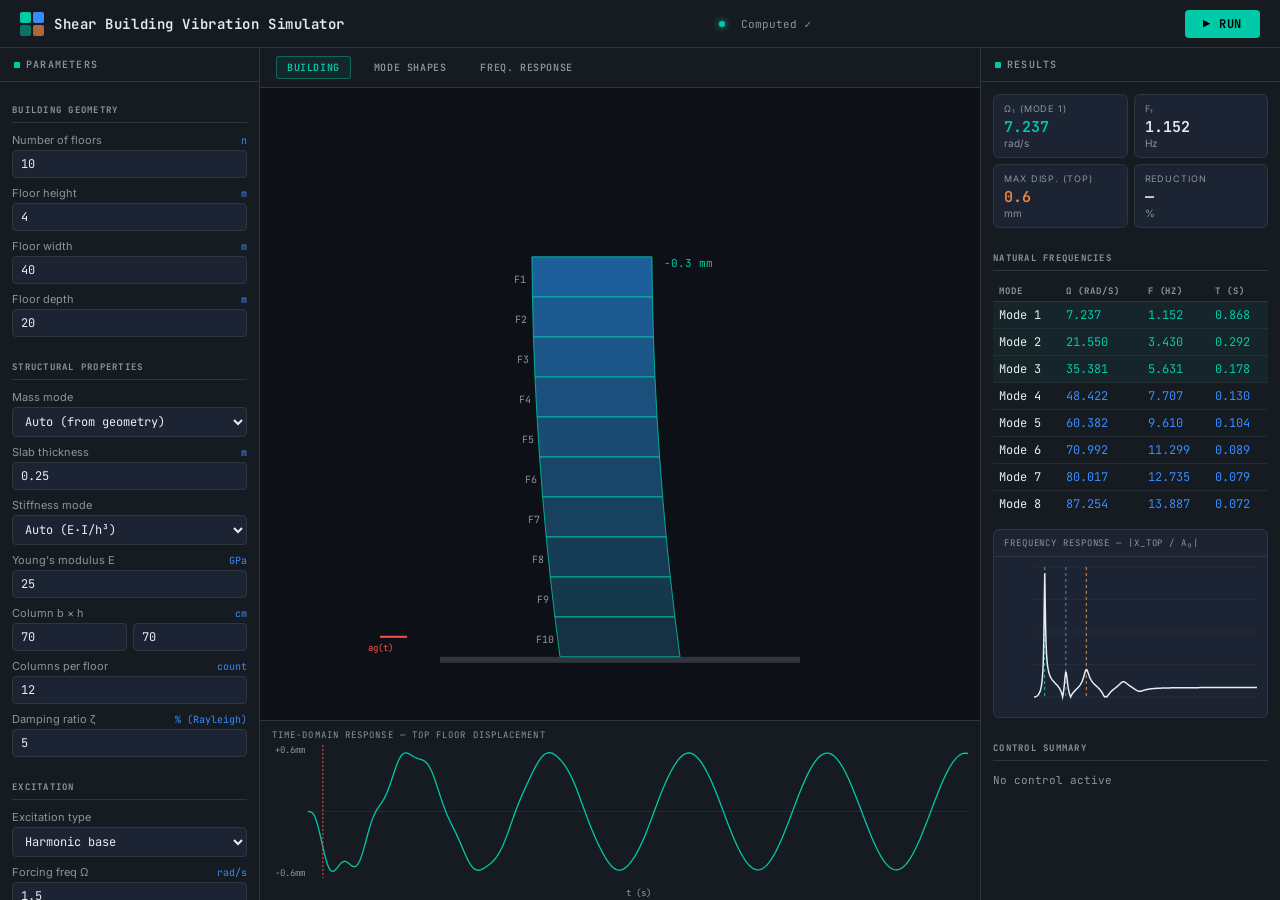
==== projects/shear-building/index.html @ 0722c43e "Reorganize repo: move demos into projects/, archive old portfolio HTMLs - projects/classroom-attenti" ====
<!DOCTYPE html>
<html lang="en">
<head>
<meta charset="UTF-8">
<meta name="viewport" content="width=device-width, initial-scale=1.0">
<title>Shear Building Vibration Simulator</title>
<style>
  @import url('https://fonts.googleapis.com/css2?family=JetBrains+Mono:wght@300;400;600;700&family=Inter:wght@300;400;500;600&display=swap');

  :root {
    --bg:       #0d1117;
    --surface:  #161b22;
    --panel:    #1c2333;
    --border:   #30363d;
    --accent:   #00c9a7;
    --accent2:  #388bfd;
    --warn:     #f0883e;
    --danger:   #f85149;
    --text:     #e6edf3;
    --muted:    #8b949e;
    --mono:     'JetBrains Mono', monospace;
    --sans:     'Inter', sans-serif;
  }

  *, *::before, *::after { box-sizing: border-box; margin: 0; padding: 0; }

  body {
    background: var(--bg);
    color: var(--text);
    font-family: var(--sans);
    font-size: 13px;
    height: 100vh;
    display: flex;
    flex-direction: column;
    overflow: hidden;
  }

  /* ── TOP BAR ── */
  header {
    display: flex;
    align-items: center;
    justify-content: space-between;
    padding: 0 20px;
    height: 48px;
    background: var(--surface);
    border-bottom: 1px solid var(--border);
    flex-shrink: 0;
  }
  .logo {
    display: flex; align-items: center; gap: 10px;
    font-family: var(--mono); font-size: 14px; font-weight: 600;
    letter-spacing: 0.04em;
  }
  .logo-icon {
    width: 24px; height: 24px;
    display: grid; grid-template-columns: 1fr 1fr;
    gap: 2px;
  }
  .logo-icon span {
    background: var(--accent); border-radius: 2px;
  }
  .logo-icon span:nth-child(2) { background: var(--accent2); }
  .logo-icon span:nth-child(3) { opacity: .5; }
  .logo-icon span:nth-child(4) { background: var(--warn); opacity: .7; }

  .status-bar {
    display: flex; align-items: center; gap: 16px;
    font-family: var(--mono); font-size: 11px; color: var(--muted);
  }
  .status-dot {
    width: 6px; height: 6px; border-radius: 50%;
    background: var(--accent);
    box-shadow: 0 0 6px var(--accent);
    animation: pulse 2s ease-in-out infinite;
  }
  @keyframes pulse { 0%,100%{opacity:1} 50%{opacity:.4} }

  .run-btn {
    background: var(--accent);
    color: #000;
    border: none; cursor: pointer;
    font-family: var(--mono); font-size: 12px; font-weight: 700;
    letter-spacing: .06em;
    padding: 6px 18px; border-radius: 4px;
    transition: all .15s;
  }
  .run-btn:hover { background: #00e5be; transform: translateY(-1px); }
  .run-btn:active { transform: translateY(0); }

  /* ── MAIN LAYOUT ── */
  .workspace {
    display: grid;
    grid-template-columns: 260px 1fr 300px;
    flex: 1;
    overflow: hidden;
  }

  /* ── PANELS ── */
  .panel {
    background: var(--surface);
    border-right: 1px solid var(--border);
    display: flex; flex-direction: column;
    overflow: hidden;
  }
  .panel:last-child { border-right: none; border-left: 1px solid var(--border); }

  .panel-header {
    padding: 10px 14px;
    border-bottom: 1px solid var(--border);
    font-family: var(--mono); font-size: 10px; font-weight: 600;
    letter-spacing: .12em; text-transform: uppercase; color: var(--muted);
    display: flex; align-items: center; gap: 6px; flex-shrink: 0;
  }
  .panel-header::before {
    content: ''; width: 6px; height: 6px; border-radius: 1px;
    background: var(--accent);
  }
  .panel-body { flex: 1; overflow-y: auto; padding: 12px; }
  .panel-body::-webkit-scrollbar { width: 4px; }
  .panel-body::-webkit-scrollbar-track { background: transparent; }
  .panel-body::-webkit-scrollbar-thumb { background: var(--border); border-radius: 2px; }

  /* ── FORM CONTROLS ── */
  .section-label {
    font-family: var(--mono); font-size: 9px; font-weight: 700;
    letter-spacing: .14em; text-transform: uppercase;
    color: var(--muted); padding: 10px 0 6px;
    border-bottom: 1px solid var(--border); margin-bottom: 10px;
  }
  .section-label:not(:first-child) { margin-top: 14px; }

  .field { margin-bottom: 8px; }
  .field label {
    display: flex; justify-content: space-between; align-items: center;
    color: var(--muted); margin-bottom: 3px; font-size: 11px;
  }
  .field label span { font-family: var(--mono); color: var(--accent2); font-size: 10px; }

  .field input[type="number"], .field select {
    width: 100%;
    background: var(--panel);
    border: 1px solid var(--border);
    border-radius: 4px;
    color: var(--text);
    font-family: var(--mono); font-size: 12px;
    padding: 5px 8px;
    transition: border-color .15s;
    -moz-appearance: textfield;
  }
  .field input[type="number"]::-webkit-inner-spin-button { -webkit-appearance: none; }
  .field input:focus, .field select:focus {
    outline: none; border-color: var(--accent);
    box-shadow: 0 0 0 2px rgba(0,201,167,.15);
  }
  .field select option { background: var(--panel); }

  /* ── TOGGLE SWITCH ── */
  .toggle-row {
    display: flex; align-items: center; justify-content: space-between;
    padding: 8px 10px; margin-bottom: 6px;
    background: var(--panel); border-radius: 6px;
    border: 1px solid var(--border); cursor: pointer;
    transition: border-color .15s;
  }
  .toggle-row:hover { border-color: var(--muted); }
  .toggle-row.active { border-color: var(--accent); background: rgba(0,201,167,.06); }

  .toggle-info { display: flex; flex-direction: column; gap: 2px; }
  .toggle-name { font-size: 12px; font-weight: 500; }
  .toggle-sub { font-size: 10px; color: var(--muted); font-family: var(--mono); }

  .toggle-switch {
    width: 36px; height: 20px; border-radius: 10px;
    background: var(--border); position: relative;
    transition: background .2s; flex-shrink: 0;
  }
  .toggle-switch::after {
    content: ''; position: absolute;
    width: 14px; height: 14px; border-radius: 50%;
    background: #fff; top: 3px; left: 3px;
    transition: transform .2s;
  }
  .toggle-row.active .toggle-switch { background: var(--accent); }
  .toggle-row.active .toggle-switch::after { transform: translateX(16px); }

  /* sub-controls that appear when toggle is on */
  .sub-fields {
    background: rgba(0,201,167,.04);
    border: 1px solid rgba(0,201,167,.2);
    border-radius: 6px; padding: 8px 10px; margin-bottom: 6px;
    display: none;
  }
  .sub-fields.visible { display: block; }

  /* ── CENTER — VISUALIZATION ── */
  .viz-area {
    display: flex; flex-direction: column;
    background: var(--bg); position: relative; overflow: hidden;
  }

  .viz-toolbar {
    display: flex; align-items: center; gap: 12px;
    padding: 8px 16px; border-bottom: 1px solid var(--border);
    background: var(--surface); flex-shrink: 0;
  }
  .viz-tab {
    font-family: var(--mono); font-size: 10px; font-weight: 600;
    letter-spacing: .06em; text-transform: uppercase;
    padding: 4px 10px; border-radius: 3px; cursor: pointer;
    color: var(--muted); border: 1px solid transparent;
    transition: all .15s;
  }
  .viz-tab.active { color: var(--accent); border-color: rgba(0,201,167,.4); background: rgba(0,201,167,.08); }

  .viz-canvas-wrap {
    flex: 1; display: flex; align-items: center; justify-content: center;
    position: relative; overflow: hidden;
  }

  canvas { display: block; }

  /* mode shape legend */
  .mode-legend {
    position: absolute; bottom: 14px; left: 14px;
    display: flex; gap: 14px;
  }
  .mode-chip {
    display: flex; align-items: center; gap: 5px;
    font-family: var(--mono); font-size: 10px; color: var(--muted);
  }
  .mode-chip-dot { width: 10px; height: 3px; border-radius: 2px; }

  /* ── RIGHT PANEL — RESULTS ── */
  .results-grid {
    display: grid; grid-template-columns: 1fr 1fr; gap: 6px;
    margin-bottom: 14px;
  }
  .stat-card {
    background: var(--panel); border: 1px solid var(--border);
    border-radius: 6px; padding: 8px 10px;
  }
  .stat-card .label { font-size: 9px; color: var(--muted); text-transform: uppercase; letter-spacing: .1em; margin-bottom: 3px; }
  .stat-card .value { font-family: var(--mono); font-size: 15px; font-weight: 600; color: var(--text); }
  .stat-card .unit { font-size: 10px; color: var(--muted); }
  .stat-card.accent .value { color: var(--accent); }
  .stat-card.warn   .value { color: var(--warn); }

  .freq-table { width: 100%; border-collapse: collapse; }
  .freq-table th {
    font-family: var(--mono); font-size: 9px; font-weight: 700;
    text-transform: uppercase; letter-spacing: .1em;
    color: var(--muted); padding: 4px 6px; text-align: left;
    border-bottom: 1px solid var(--border);
  }
  .freq-table td {
    padding: 5px 6px; font-family: var(--mono); font-size: 12px;
    border-bottom: 1px solid rgba(48,54,61,.6);
  }
  .freq-table tr:last-child td { border-bottom: none; }
  .freq-table td:not(:first-child) { color: var(--accent2); }
  .freq-table tr.highlight td { background: rgba(0,201,167,.06); }
  .freq-table tr.highlight td:not(:first-child) { color: var(--accent); }

  .response-chart-wrap {
    margin-top: 12px;
    background: var(--panel); border: 1px solid var(--border);
    border-radius: 6px; overflow: hidden;
  }
  .response-chart-wrap .chart-title {
    padding: 7px 10px; font-family: var(--mono); font-size: 9px;
    text-transform: uppercase; letter-spacing: .1em; color: var(--muted);
    border-bottom: 1px solid var(--border);
  }

  /* ── TIME DOMAIN CHART AT BOTTOM ── */
  .time-chart-bar {
    height: 180px; border-top: 1px solid var(--border);
    flex-shrink: 0; position: relative; background: var(--surface);
  }
  .time-chart-bar canvas { width: 100% !important; }
  .time-chart-label {
    position: absolute; top: 8px; left: 12px;
    font-family: var(--mono); font-size: 9px; text-transform: uppercase;
    letter-spacing: .12em; color: var(--muted);
  }

  /* ── TOOLTIP ── */
  .tooltip {
    position: fixed; pointer-events: none; z-index: 100;
    background: var(--panel); border: 1px solid var(--border);
    border-radius: 6px; padding: 8px 10px;
    font-family: var(--mono); font-size: 11px;
    box-shadow: 0 8px 24px rgba(0,0,0,.5);
    display: none;
  }

  /* scrollbar for panel */
  * { scrollbar-width: thin; scrollbar-color: var(--border) transparent; }

  .info-badge {
    display: inline-block;
    font-family: var(--mono); font-size: 10px;
    color: var(--muted); background: var(--panel);
    border: 1px solid var(--border); border-radius: 3px;
    padding: 1px 5px; margin-left: 4px; cursor: help;
  }
</style>
</head>
<body>

<!-- TOP BAR -->
<header>
  <div class="logo">
    <div class="logo-icon">
      <span></span><span></span><span></span><span></span>
    </div>
    Shear Building Vibration Simulator
  </div>
  <div class="status-bar">
    <div class="status-dot"></div>
    <span id="status-txt">Ready</span>
  </div>
  <button class="run-btn" onclick="runSimulation()">▶ RUN</button>
</header>

<!-- WORKSPACE -->
<div class="workspace">

  <!-- ── LEFT PANEL: PARAMETERS ── -->
  <div class="panel">
    <div class="panel-header">Parameters</div>
    <div class="panel-body">

      <div class="section-label">Building Geometry</div>
      <div class="field">
        <label>Number of floors <span>n</span></label>
        <input type="number" id="n-floors" value="10" min="2" max="30" step="1" onchange="updateFloorCount()">
      </div>
      <div class="field">
        <label>Floor height <span>m</span></label>
        <input type="number" id="floor-h" value="4" min="2" max="8" step="0.5">
      </div>
      <div class="field">
        <label>Floor width <span>m</span></label>
        <input type="number" id="floor-w" value="40" min="10" max="100" step="5">
      </div>
      <div class="field">
        <label>Floor depth <span>m</span></label>
        <input type="number" id="floor-d" value="20" min="10" max="100" step="5">
      </div>

      <div class="section-label">Structural Properties</div>
      <div class="field">
        <label>Mass mode <span></span></label>
        <select id="mass-mode" onchange="toggleMassMode()">
          <option value="auto">Auto (from geometry)</option>
          <option value="manual">Manual per floor</option>
        </select>
      </div>
      <div class="field" id="mass-auto-field">
        <label>Slab thickness <span>m</span></label>
        <input type="number" id="slab-t" value="0.25" min="0.1" max="0.5" step="0.05">
      </div>
      <div class="field" id="mass-manual-field" style="display:none">
        <label>Mass per floor <span>×10⁶ kg</span></label>
        <input type="number" id="mass-val" value="5.15" min="0.1" max="50" step="0.1">
      </div>

      <div class="field">
        <label>Stiffness mode <span></span></label>
        <select id="stiff-mode" onchange="toggleStiffMode()">
          <option value="auto">Auto (E·I/h³)</option>
          <option value="manual">Manual per floor</option>
        </select>
      </div>
      <div id="stiff-auto-fields">
        <div class="field">
          <label>Young's modulus E <span>GPa</span></label>
          <input type="number" id="E-mod" value="25" min="1" max="300" step="1">
        </div>
        <div class="field">
          <label>Column b × h <span>cm</span></label>
          <div style="display:grid;grid-template-columns:1fr 1fr;gap:6px">
            <input type="number" id="col-b" value="70" min="20" max="200" step="5">
            <input type="number" id="col-h" value="70" min="20" max="200" step="5">
          </div>
        </div>
        <div class="field">
          <label>Columns per floor <span>count</span></label>
          <input type="number" id="n-cols" value="12" min="4" max="40" step="2">
        </div>
      </div>
      <div class="field" id="stiff-manual-field" style="display:none">
        <label>Inter-story stiffness k <span>GN/m</span></label>
        <input type="number" id="k-val" value="225" min="1" max="2000" step="10">
      </div>

      <div class="field">
        <label>Damping ratio ζ <span>% (Rayleigh)</span></label>
        <input type="number" id="damping" value="5" min="0.1" max="30" step="0.5">
      </div>

      <div class="section-label">Excitation</div>
      <div class="field">
        <label>Excitation type <span></span></label>
        <select id="excite-type">
          <option value="harmonic">Harmonic base</option>
          <option value="resonance1">Resonance — Mode 1</option>
          <option value="resonance2">Resonance — Mode 2</option>
          <option value="impulse">Impact / Impulse</option>
        </select>
      </div>
      <div class="field" id="freq-field">
        <label>Forcing freq Ω <span>rad/s</span></label>
        <input type="number" id="forcing-freq" value="1.5" min="0.1" max="30" step="0.1">
      </div>
      <div class="field">
        <label>Base amplitude a₀ <span>mm</span></label>
        <input type="number" id="amp" value="10" min="0.1" max="500" step="1">
      </div>

      <div class="section-label">Control Systems</div>

      <!-- TMD TOGGLE -->
      <div class="toggle-row" id="tmd-toggle" onclick="toggleControl('tmd')">
        <div class="toggle-info">
          <div class="toggle-name">Tuned Mass Damper</div>
          <div class="toggle-sub">Den Hartog optimal</div>
        </div>
        <div class="toggle-switch"></div>
      </div>
      <div class="sub-fields" id="tmd-sub">
        <div class="field">
          <label>TMD floor (top=0) <span></span></label>
          <input type="number" id="tmd-floor" value="0" min="0" step="1">
        </div>
        <div class="field">
          <label>Mass ratio μ <span>%</span></label>
          <input type="number" id="tmd-mu" value="5" min="0.5" max="20" step="0.5">
        </div>
        <div class="field">
          <label>Tune to mode <span></span></label>
          <select id="tmd-mode">
            <option value="1">Mode 1</option>
            <option value="2">Mode 2</option>
            <option value="3">Mode 3</option>
          </select>
        </div>
      </div>

      <!-- ADDITIONAL DAMPER TOGGLE -->
      <div class="toggle-row" id="vd-toggle" onclick="toggleControl('vd')">
        <div class="toggle-info">
          <div class="toggle-name">Viscous Dampers</div>
          <div class="toggle-sub">Inter-story added</div>
        </div>
        <div class="toggle-switch"></div>
      </div>
      <div class="sub-fields" id="vd-sub">
        <div class="field">
          <label>Damper coeff. c_d <span>MN·s/m</span></label>
          <input type="number" id="vd-c" value="5" min="0.1" max="100" step="0.5">
        </div>
        <div class="field">
          <label>Install on floors <span>% from base</span></label>
          <input type="number" id="vd-floors" value="50" min="10" max="100" step="10">
          <div style="font-size:10px;color:var(--muted);margin-top:3px">Bottom X% of floors</div>
        </div>
      </div>

    </div><!-- /panel-body -->
  </div><!-- /panel -->

  <!-- ── CENTER: VISUALIZATION ── -->
  <div class="viz-area">
    <div class="viz-toolbar">
      <div class="viz-tab active" onclick="switchViz('building',this)">Building</div>
      <div class="viz-tab" onclick="switchViz('modes',this)">Mode Shapes</div>
      <div class="viz-tab" onclick="switchViz('frf',this)">Freq. Response</div>
    </div>
    <div class="viz-canvas-wrap">
      <canvas id="main-canvas"></canvas>
      <div class="mode-legend" id="mode-legend" style="display:none">
        <div class="mode-chip"><div class="mode-chip-dot" style="background:#00c9a7"></div> Mode 1</div>
        <div class="mode-chip"><div class="mode-chip-dot" style="background:#388bfd"></div> Mode 2</div>
        <div class="mode-chip"><div class="mode-chip-dot" style="background:#f0883e"></div> Mode 3</div>
      </div>
    </div>
    <div class="time-chart-bar">
      <div class="time-chart-label">Time-domain response — Top floor displacement</div>
      <canvas id="time-canvas"></canvas>
    </div>
  </div>

  <!-- ── RIGHT PANEL: RESULTS ── -->
  <div class="panel">
    <div class="panel-header">Results</div>
    <div class="panel-body">

      <div class="results-grid">
        <div class="stat-card accent">
          <div class="label">ω₁ (Mode 1)</div>
          <div class="value" id="r-w1">—</div>
          <div class="unit">rad/s</div>
        </div>
        <div class="stat-card">
          <div class="label">f₁</div>
          <div class="value" id="r-f1">—</div>
          <div class="unit">Hz</div>
        </div>
        <div class="stat-card warn">
          <div class="label">Max disp. (top)</div>
          <div class="value" id="r-disp">—</div>
          <div class="unit">mm</div>
        </div>
        <div class="stat-card">
          <div class="label">Reduction</div>
          <div class="value" id="r-reduce">—</div>
          <div class="unit">%</div>
        </div>
      </div>

      <div class="section-label">Natural Frequencies</div>
      <table class="freq-table">
        <thead>
          <tr>
            <th>Mode</th>
            <th>ω (rad/s)</th>
            <th>f (Hz)</th>
            <th>T (s)</th>
          </tr>
        </thead>
        <tbody id="freq-tbody">
          <tr><td colspan="4" style="color:var(--muted);font-size:11px">Run simulation to compute</td></tr>
        </tbody>
      </table>

      <div class="response-chart-wrap">
        <div class="chart-title">Frequency Response — |X_top / a₀|</div>
        <canvas id="frf-canvas" height="160"></canvas>
      </div>

      <div class="section-label">Control Summary</div>
      <div id="control-summary" style="font-size:11px;color:var(--muted);line-height:1.7;font-family:var(--mono)">
        No control active
      </div>

    </div>
  </div>

</div><!-- /workspace -->

<div class="tooltip" id="tooltip"></div>

<script>
// ─────────────────────────────────────────────────────────────────────────────
//  MATH ENGINE — pure JS, no dependencies
// ─────────────────────────────────────────────────────────────────────────────

function linspace(a, b, n) {
  const arr = [];
  const step = (b - a) / (n - 1);
  for (let i = 0; i < n; i++) arr.push(a + i * step);
  return arr;
}

// Cholesky-based generalized eigensolver for K φ = ω² M φ.
// Reduces to standard symmetric problem L⁻¹ K L⁻ᵀ, then Jacobi (fixed sign bug).
function jacobiSym(A_in, n) {
  let A = A_in.map(r => [...r]);
  let V = Array.from({length:n}, (_,i) => Array.from({length:n}, (_,j) => i===j?1:0));
  for (let iter = 0; iter < 100*n*n; iter++) {
    let maxOff = 0, p = 0, q = 1;
    for (let i = 0; i < n; i++)
      for (let j = i+1; j < n; j++)
        if (Math.abs(A[i][j]) > maxOff) { maxOff = Math.abs(A[i][j]); p = i; q = j; }
    if (maxOff < 1e-12) break;

    const app = A[p][p], aqq = A[q][q], apq = A[p][q];
    const phi = 0.5 * Math.atan2(2*apq, aqq - app); // robust: no sign(0) issue
    const c = Math.cos(phi), s = Math.sin(phi);

    const An = A.map(r => [...r]);
    for (let i = 0; i < n; i++) {
      if (i === p || i === q) continue;
      An[i][p] = c*A[i][p] - s*A[i][q]; An[p][i] = An[i][p];
      An[i][q] = s*A[i][p] + c*A[i][q]; An[q][i] = An[i][q];
    }
    An[p][p] = c*c*app - 2*s*c*apq + s*s*aqq;
    An[q][q] = s*s*app + 2*s*c*apq + c*c*aqq;
    An[p][q] = 0; An[q][p] = 0;
    A = An;

    const Vn = V.map(r => [...r]);
    for (let i = 0; i < n; i++) {
      Vn[i][p] = c*V[i][p] - s*V[i][q];
      Vn[i][q] = s*V[i][p] + c*V[i][q];
    }
    V = Vn;
  }
  const pairs = A.map((row, i) => ({ val: row[i], vec: V.map(r => r[i]) }));
  pairs.sort((a, b) => a.val - b.val);
  return { values: pairs.map(p => p.val), vectors: pairs.map(p => p.vec) };
}

// Generalized eig: K φ = λ M φ. M is diagonal (lumped mass) → trivial Cholesky.
// Standard form: Ã = M^(-1/2) K M^(-1/2), eigenvectors mapped back by M^(-1/2).
function eigGeneralized(K, masses, n) {
  const sqrtMi = masses.map(m => 1/Math.sqrt(m));
  const Atil = Array.from({length:n}, (_, i) =>
    Array.from({length:n}, (_, j) => K[i][j] * sqrtMi[i] * sqrtMi[j]));
  const res = jacobiSym(Atil, n);
  // Map eigenvectors back: φ = M^(-1/2) ψ
  const vectors = res.vectors.map(psi => psi.map((v, i) => v * sqrtMi[i]));
  return { values: res.values, vectors };
}

// Compatibility wrapper — accepts M⁻¹K but we rebuild from params instead.
function eig(MiK, n) {
  // MiK passed for signature compatibility; recompute properly is done in buildEigen.
  return jacobiSym(MiK, n);
}

function buildMatrices(params) {
  const { n, masses, stiffnesses } = params;
  // M diagonal
  const M = masses;
  // K tridiagonal
  const K = Array.from({length:n}, () => new Array(n).fill(0));
  for (let i = 0; i < n; i++) {
    K[i][i] = stiffnesses[i] + (i < n-1 ? stiffnesses[i+1] : 0);
    if (i > 0)   { K[i][i-1] = -stiffnesses[i]; K[i-1][i] = -stiffnesses[i]; }
  }
  // M^-1 * K
  const MiK = K.map((row, i) => row.map(v => v / M[i]));
  return { M, K, MiK };
}

function rayleighDamping(zeta, w1, w2) {
  // alpha*M + beta*K = C; use modes 1 & 2
  const a0 = 2*zeta*w1*w2 / (w1+w2);
  const a1 = 2*zeta / (w1+w2);
  return { a0, a1 };
}

// Frequency Response Function (modal superposition, steady-state)
function computeFRF(params, eigenRes, freqRange) {
  const { n, masses, stiffnesses, zeta } = params;
  const { values, vectors } = eigenRes;
  const omegas = values.map(v => Math.sqrt(Math.max(v, 0)));
  const nModes = Math.min(n, 6);
  const nFreqs = freqRange.length;
  const Xtop = new Array(nFreqs).fill(0);

  // Modal participation factor for base excitation: Γ_r = φ_r^T M 1 / (φ_r^T M φ_r)
  for (let r = 0; r < nModes; r++) {
    const phi = vectors[r];
    let num = 0, den = 0;
    for (let i = 0; i < n; i++) {
      num += phi[i] * masses[i];
      den += phi[i] * phi[i] * masses[i];
    }
    const gamma = num / den;
    const wr = omegas[r];
    const zr = zeta;

    for (let fi = 0; fi < nFreqs; fi++) {
      const W = freqRange[fi];
      const r2 = (W/wr)**2;
      const denom = Math.sqrt((1-r2)**2 + (2*zr*(W/wr))**2);
      // top floor = last index
      Xtop[fi] += (phi[n-1] * gamma / (wr*wr)) * (W*W / denom);
    }
  }
  return Xtop.map(v => Math.abs(v));
}

// ── Dense linear algebra helpers (LU solve, general N×N) ──
function luSolve(A, b) {
  const n = b.length;
  // Copy
  const M = A.map(r => [...r]);
  const x = [...b];
  const piv = Array.from({length:n}, (_,i) => i);
  // LU with partial pivoting
  for (let k = 0; k < n; k++) {
    let p = k, max = Math.abs(M[k][k]);
    for (let i = k+1; i < n; i++) if (Math.abs(M[i][k]) > max) { max = Math.abs(M[i][k]); p = i; }
    if (p !== k) { [M[k], M[p]] = [M[p], M[k]]; [x[k], x[p]] = [x[p], x[k]]; }
    const pivot = M[k][k] || 1e-30;
    for (let i = k+1; i < n; i++) {
      const f = M[i][k] / pivot;
      M[i][k] = f;
      for (let j = k+1; j < n; j++) M[i][j] -= f * M[k][j];
      x[i] -= f * x[k];
    }
  }
  // Back substitution
  for (let i = n-1; i >= 0; i--) {
    let s = x[i];
    for (let j = i+1; j < n; j++) s -= M[i][j] * x[j];
    x[i] = s / (M[i][i] || 1e-30);
  }
  return x;
}

function matVec(A, v) {
  return A.map(row => row.reduce((s, a, j) => s + a * v[j], 0));
}

// ── Assemble full system matrices including control devices ──
// Returns { Mm, Km, Cm, N, nStruct } where N may exceed n if a TMD DOF is added
function assembleSystem(params, eigenRes, ctrl) {
  const { n, masses, stiffnesses, zeta } = params;
  const omegas = eigenRes.values.map(v => Math.sqrt(Math.max(v, 0)));
  const w1 = omegas[0], w2 = omegas[1] || omegas[0]*3;
  const { a0: alp, a1: bet } = rayleighDamping(zeta, w1, w2);

  // Base structural M, K (n×n)
  const Ks = Array.from({length:n}, () => new Array(n).fill(0));
  for (let i = 0; i < n; i++) {
    Ks[i][i] = stiffnesses[i] + (i < n-1 ? stiffnesses[i+1] : 0);
    if (i > 0) { Ks[i][i-1] = -stiffnesses[i]; Ks[i-1][i] = -stiffnesses[i]; }
  }
  // Rayleigh damping C = αM + βK
  const Cs = Array.from({length:n}, (_, i) =>
    Array.from({length:n}, (_, j) => bet * Ks[i][j] + (i === j ? alp * masses[i] : 0)));

  // Added viscous dampers (inter-story) — modifies Cs only
  if (ctrl.vd) {
    const c_d = ctrl.vdC * 1e6;          // MN·s/m → N·s/m
    const nInstall = Math.ceil(n * ctrl.vdPct);
    for (let i = 0; i < nInstall; i++) {
      // damper between floor i and i-1 (ground for i=0)
      Cs[i][i] += c_d;
      if (i > 0) { Cs[i][i-1] -= c_d; Cs[i-1][i] -= c_d; Cs[i-1][i-1] += c_d; }
    }
  }

  let N = n;
  let Mm = masses.map((m,i) => Array.from({length:n}, (_,j) => i===j ? m : 0));
  let Km = Ks, Cm = Cs;

  // TMD as an extra DOF coupled to a chosen floor
  if (ctrl.tmd) {
    N = n + 1;
    const mu = ctrl.tmdMu;                       // mass ratio
    const tuneOmega = omegas[ctrl.tmdMode - 1];  // target modal freq
    const totalMass = masses.reduce((a,b)=>a+b, 0);
    const m_tmd = mu * totalMass * 0.3;          // effective TMD mass
    const f_opt = 1 / (1 + mu);
    const w_tmd = tuneOmega * f_opt;
    const k_tmd = m_tmd * w_tmd * w_tmd;
    const z_opt = Math.sqrt(3*mu / (8*(1+mu)**3));
    const c_tmd = 2 * z_opt * m_tmd * w_tmd;
    const attach = n - 1 - ctrl.tmdFloor;        // floor index (top=0)
    const t = n;                                 // TMD DOF index

    // Expand matrices to N×N
    const expand = src => {
      const out = Array.from({length:N}, () => new Array(N).fill(0));
      for (let i = 0; i < n; i++) for (let j = 0; j < n; j++) out[i][j] = src[i][j];
      return out;
    };
    Mm = expand(Mm); Km = expand(Km); Cm = expand(Cm);
    Mm[t][t] = m_tmd;
    Km[attach][attach] += k_tmd; Km[t][t] += k_tmd;
    Km[attach][t] -= k_tmd; Km[t][attach] -= k_tmd;
    Cm[attach][attach] += c_tmd; Cm[t][t] += c_tmd;
    Cm[attach][t] -= c_tmd; Cm[t][attach] -= c_tmd;

    params._tmdInfo = { m_tmd, w_tmd, f_opt, z_opt, attach };
  }

  return { Mm, Km, Cm, N, nStruct: n };
}

// ── Newmark-β integration on full assembled system ──
function newmarkBeta(params, eigenRes, tMax, dt, a0_mm, forceType, forceOmega, ctrl) {
  const sys = assembleSystem(params, eigenRes, ctrl);
  const { Mm, Km, Cm, N, nStruct } = sys;
  const a0 = a0_mm / 1000; // m

  let x = new Array(N).fill(0);
  let v = new Array(N).fill(0);
  let acc = new Array(N).fill(0);

  const beta = 0.25, gamma = 0.5;
  const nt = Math.round(tMax / dt);

  // Influence vector: ground accel affects structural DOFs only (not TMD relative DOF directly)
  const influence = new Array(N).fill(0);
  for (let i = 0; i < N; i++) influence[i] = 1.0; // all masses feel ground motion

  // Effective stiffness (constant) → factor once
  const Keff = Array.from({length:N}, (_, i) =>
    Array.from({length:N}, (_, j) =>
      Km[i][j] + (gamma/(beta*dt)) * Cm[i][j] + (1/(beta*dt*dt)) * Mm[i][j]));

  const times = [], topDisp = [], fullStates = [];
  const skip = Math.max(1, Math.round(nt / 500));

  for (let step = 0; step < nt; step++) {
    const t = step * dt;
    let ag;
    if (forceType === 'impulse') ag = step < 3 ? a0 * 60 : 0;
    else ag = a0 * forceOmega * forceOmega * Math.sin(forceOmega * t);

    const F = Mm.map((row, i) => -row.reduce((s, m, j) => s + m * influence[j], 0) * ag);

    // RHS = F + M·(predictor) + C·(predictor)
    const px = x.map((xi, i) => xi/(beta*dt*dt) + v[i]/(beta*dt) + acc[i]*(0.5/beta - 1));
    const pv = x.map((xi, i) => xi*(gamma/(beta*dt)) + v[i]*(gamma/beta - 1) + acc[i]*dt*(gamma/(2*beta) - 1));
    const Mpx = matVec(Mm, px);
    const Cpv = matVec(Cm, pv);
    const rhs = F.map((f, i) => f + Mpx[i] + Cpv[i]);

    const xNew = luSolve(Keff, rhs);
    const aNew = xNew.map((xi, i) => (xi - x[i])/(beta*dt*dt) - v[i]/(beta*dt) - acc[i]*(0.5/beta - 1));
    const vNew = v.map((vi, i) => vi + dt*((1-gamma)*acc[i] + gamma*aNew[i]));

    x = xNew; v = vNew; acc = aNew;

    if (step % skip === 0) {
      times.push(t);
      topDisp.push(x[nStruct-1] * 1000); // mm
      fullStates.push(x.slice(0, nStruct).map(xi => xi)); // structural DOFs only, in m
    }
  }
  return { times, topDisp, fullStates };
}

// ─────────────────────────────────────────────────────────────────────────────
//  UI STATE
// ─────────────────────────────────────────────────────────────────────────────

let currentViz = 'building';
let animFrame = null;
let simResult = null;
let animT = 0;
const controls = { tmd: false, vd: false };

function toggleControl(id) {
  controls[id] = !controls[id];
  const toggle = document.getElementById(id+'-toggle');
  const sub    = document.getElementById(id+'-sub');
  toggle.classList.toggle('active', controls[id]);
  sub.classList.toggle('visible', controls[id]);
}

function toggleMassMode() {
  const mode = document.getElementById('mass-mode').value;
  document.getElementById('mass-auto-field').style.display   = mode==='auto'   ? '' : 'none';
  document.getElementById('mass-manual-field').style.display = mode==='manual' ? '' : 'none';
}
function toggleStiffMode() {
  const mode = document.getElementById('stiff-mode').value;
  document.getElementById('stiff-auto-fields').style.display  = mode==='auto'   ? '' : 'none';
  document.getElementById('stiff-manual-field').style.display = mode==='manual' ? '' : 'none';
}
function updateFloorCount() {
  // clamp TMD floor
  const n = +document.getElementById('n-floors').value;
  const tf = document.getElementById('tmd-floor');
  if (+tf.value >= n) tf.value = n-1;
  tf.max = n-1;
}

function switchViz(name, el) {
  currentViz = name;
  document.querySelectorAll('.viz-tab').forEach(t => t.classList.remove('active'));
  el.classList.add('active');
  document.getElementById('mode-legend').style.display = name==='modes' ? 'flex' : 'none';
  if (simResult) drawViz();
}

// ─────────────────────────────────────────────────────────────────────────────
//  PARAMETER COLLECTION
// ─────────────────────────────────────────────────────────────────────────────

function collectParams() {
  const n      = Math.max(2, Math.min(30, +document.getElementById('n-floors').value));
  const floorH = +document.getElementById('floor-h').value;
  const floorW = +document.getElementById('floor-w').value;
  const floorD = +document.getElementById('floor-d').value;
  const zeta   = +document.getElementById('damping').value / 100;

  // Mass
  let masses;
  if (document.getElementById('mass-mode').value === 'auto') {
    const rho = 2400; // kg/m3 concrete
    const t   = +document.getElementById('slab-t').value;
    const m   = rho * floorW * floorD * t;
    masses = new Array(n).fill(m);
  } else {
    const m = +document.getElementById('mass-val').value * 1e6;
    masses = new Array(n).fill(m);
  }

  // Stiffness (inter-story)
  let stiffnesses;
  if (document.getElementById('stiff-mode').value === 'auto') {
    const E    = +document.getElementById('E-mod').value * 1e9;
    const b    = +document.getElementById('col-b').value / 100;
    const h    = +document.getElementById('col-h').value / 100;
    const Icol = b * h*h*h / 12;
    const nCol = +document.getElementById('n-cols').value;
    const k    = nCol * 12 * E * Icol / (floorH**3);
    stiffnesses = new Array(n+1).fill(k);
  } else {
    const k = +document.getElementById('k-val').value * 1e9;
    stiffnesses = new Array(n+1).fill(k);
  }

  const exciteType = document.getElementById('excite-type').value;
  const amp        = +document.getElementById('amp').value;

  return { n, masses, stiffnesses, zeta, exciteType, amp, floorH };
}

// ─────────────────────────────────────────────────────────────────────────────
//  MAIN RUN
// ─────────────────────────────────────────────────────────────────────────────

function getCtrl() {
  return {
    tmd: controls.tmd,
    tmdFloor: +document.getElementById('tmd-floor').value,
    tmdMu: +document.getElementById('tmd-mu').value / 100,
    tmdMode: +document.getElementById('tmd-mode').value,
    vd: controls.vd,
    vdC: +document.getElementById('vd-c').value,
    vdPct: +document.getElementById('vd-floors').value / 100,
  };
}

function runSimulation() {
  const params = collectParams();
  document.getElementById('status-txt').textContent = 'Computing…';

  setTimeout(() => { // allow repaint
    const n = params.n;
    const Kstruct = Array.from({length:n}, () => new Array(n).fill(0));
    for (let i = 0; i < n; i++) {
      Kstruct[i][i] = params.stiffnesses[i] + (i < n-1 ? params.stiffnesses[i+1] : 0);
      if (i > 0) { Kstruct[i][i-1] = -params.stiffnesses[i]; Kstruct[i-1][i] = -params.stiffnesses[i]; }
    }
    const eigenRes = eigGeneralized(Kstruct, params.masses, n);
    const omegas   = eigenRes.values.map(v => Math.sqrt(Math.max(v,0)));

    // Excitation frequency
    let Omega;
    const eType = params.exciteType;
    if (eType === 'resonance1') Omega = omegas[0];
    else if (eType === 'resonance2') Omega = omegas[1] || omegas[0]*3;
    else if (eType === 'impulse') Omega = omegas[0];
    else Omega = +document.getElementById('forcing-freq').value;

    const ctrl = getCtrl();
    const tMax = 20, dt = 0.006;

    // Always run uncontrolled baseline for reduction comparison
    const noCtrl = { tmd:false, vd:false };
    const tdBase = newmarkBeta(params, eigenRes, tMax, dt, params.amp, eType, Omega, noCtrl);
    const baseMax = Math.max(...tdBase.topDisp.map(Math.abs)) || 1e-9;

    // Controlled run (same as base if no control active)
    const hasCtrl = ctrl.tmd || ctrl.vd;
    const tdRes = hasCtrl
      ? newmarkBeta(params, eigenRes, tMax, dt, params.amp, eType, Omega, ctrl)
      : tdBase;

    const maxDisp = Math.max(...tdRes.topDisp.map(Math.abs));

    // FRF (uncontrolled — analytical modal)
    const freqRange = linspace(0.01, (omegas[Math.min(4,n-1)] || 30) * 2.5, 500);
    const frfVals   = computeFRF(params, eigenRes, freqRange);

    // TRUE reduction from peak comparison
    let reduction = '—';
    if (hasCtrl) reduction = ((1 - maxDisp/baseMax) * 100).toFixed(1);

    simResult = { params, eigenRes, omegas, tdRes, tdBase, frfVals, freqRange,
                  maxDisp, baseMax, reduction, Omega, hasCtrl };

    updateResults();
    drawViz();
    animateBuilding();

    document.getElementById('status-txt').textContent = 'Computed ✓';
  }, 10);
}

function updateResults() {
  const { omegas, maxDisp, reduction, params } = simResult;
  const n = Math.min(params.n, 8);

  document.getElementById('r-w1').textContent = omegas[0].toFixed(3);
  document.getElementById('r-f1').textContent = (omegas[0]/(2*Math.PI)).toFixed(3);
  document.getElementById('r-disp').textContent = maxDisp.toFixed(1);
  document.getElementById('r-reduce').textContent = reduction === '—' ? '—' : reduction + '%';

  // Table
  let rows = '';
  for (let i = 0; i < n; i++) {
    const w = omegas[i];
    const f = w / (2*Math.PI);
    const T = 1 / f;
    const hl = i < 3 ? 'highlight' : '';
    rows += `<tr class="${hl}">
      <td>Mode ${i+1}</td>
      <td>${w.toFixed(3)}</td>
      <td>${f.toFixed(3)}</td>
      <td>${T.toFixed(3)}</td>
    </tr>`;
  }
  document.getElementById('freq-tbody').innerHTML = rows;

  // Control summary
  let cs = '';
  if (controls.tmd) {
    const mu = +document.getElementById('tmd-mu').value;
    const mode = +document.getElementById('tmd-mode').value;
    const wr = omegas[mode-1];
    const opt_f = 1/(1+mu/100);
    const opt_z = Math.sqrt(3*mu/100 / (8*(1+mu/100)**3));
    cs += `TMD ON\n  μ = ${mu}%\n  f_opt = ${opt_f.toFixed(4)}\n  ζ_opt = ${(opt_z*100).toFixed(2)}%\n  ω_TMD = ${(wr*opt_f).toFixed(3)} rad/s\n`;
  }
  if (controls.vd) {
    const cd = +document.getElementById('vd-c').value;
    cs += `Viscous Dampers ON\n  c_d = ${cd} MN·s/m\n`;
  }
  if (!cs) cs = 'No control active';
  document.getElementById('control-summary').textContent = cs;

  // Draw FRF in results panel
  drawFRFSmall();
}

// ─────────────────────────────────────────────────────────────────────────────
//  DRAWING
// ─────────────────────────────────────────────────────────────────────────────

function drawViz() {
  if (!simResult) return;
  if (currentViz === 'building') drawBuilding(0);
  else if (currentViz === 'modes') drawModes();
  else if (currentViz === 'frf')   drawFRFMain();
}

// ── BUILDING ANIMATION ──
let buildingAnimT = 0;
function animateBuilding() {
  if (animFrame) cancelAnimationFrame(animFrame);
  if (currentViz !== 'building') return;
  function frame() {
    buildingAnimT += 0.03;
    drawBuilding(buildingAnimT);
    drawTimeDomain(buildingAnimT);
    animFrame = requestAnimationFrame(frame);
  }
  frame();
}

function drawBuilding(t) {
  const canvas = document.getElementById('main-canvas');
  const wrap = canvas.parentElement;
  canvas.width  = wrap.clientWidth;
  canvas.height = wrap.clientHeight;
  const ctx = canvas.getContext('2d');
  const { params, omegas, tdRes } = simResult;
  const n = params.n;

  const W = canvas.width, H = canvas.height;
  ctx.clearRect(0, 0, W, H);

  const bldW   = Math.min(W * 0.18, 120);
  const floorH = Math.min((H * 0.8) / n, 40);
  const totalH = floorH * n;
  const bldX   = W / 2;
  const bldY   = H * 0.9;

  // Pull the ACTUAL displacement profile from the computed time history.
  const states = tdRes.fullStates;
  const nFrames = states.length;
  const playIdx = Math.floor((t * 0.30 / 20 * nFrames) % nFrames);
  const profile = states[playIdx] || new Array(n).fill(0);

  // Scale displacements (in m) to pixels — visual exaggeration capped
  const maxState = Math.max(...states.flat().map(Math.abs), 1e-9);
  const pxScale  = Math.min(bldW * 0.45 / maxState, bldW * 0.45 / maxState);
  const disp     = profile.map(d => d * pxScale);

  // Ground
  ctx.fillStyle = '#30363d';
  ctx.fillRect(bldX - bldW*1.5, bldY, bldW*3, 6);

  for (let i = 0; i < n; i++) {
    const y    = bldY - (i+1)*floorH;
    const dx   = disp[i];
    const prevX = i > 0 ? disp[i-1] : 0;
    const colorRatio = i / Math.max(1, n-1);
    const r = Math.round(22 + colorRatio * 10);
    const g = Math.round(55 + colorRatio * 50);
    const b = Math.round(70 + colorRatio * 100);
    ctx.fillStyle = `rgba(${r},${g},${b},0.9)`;
    ctx.strokeStyle = '#00c9a7';
    ctx.lineWidth   = 0.8;

    const points = [
      [bldX - bldW/2 + prevX, y + floorH],
      [bldX + bldW/2 + prevX, y + floorH],
      [bldX + bldW/2 + dx,   y],
      [bldX - bldW/2 + dx,   y],
    ];
    ctx.beginPath();
    ctx.moveTo(...points[0]);
    points.slice(1).forEach(p => ctx.lineTo(...p));
    ctx.closePath();
    ctx.fill(); ctx.stroke();

    ctx.fillStyle = '#8b949e';
    ctx.font = `${Math.min(10, floorH*0.5)}px JetBrains Mono`;
    ctx.textAlign = 'right';
    ctx.fillText(`F${n-i}`, bldX - bldW/2 + prevX - 6, y + floorH*0.65);

    if (controls.tmd) {
      const tmdFloor = +document.getElementById('tmd-floor').value;
      const tmdIdx   = n - 1 - tmdFloor;
      if (i === tmdIdx) {
        ctx.fillStyle = '#f0883e';
        ctx.beginPath();
        ctx.arc(bldX + dx, y - 6, 6, 0, Math.PI*2);
        ctx.fill();
        ctx.font = '9px JetBrains Mono';
        ctx.textAlign = 'center';
        ctx.fillText('TMD', bldX + dx, y - 14);
      }
    }

    if (controls.vd) {
      const pct = +document.getElementById('vd-floors').value / 100;
      if (i < Math.ceil(n * pct)) {
        ctx.strokeStyle = '#388bfd';
        ctx.lineWidth = 2;
        ctx.beginPath();
        ctx.moveTo(bldX + bldW/2 + prevX + 8, y + floorH * 0.8);
        ctx.lineTo(bldX + bldW/2 + dx + 8,    y + floorH * 0.2);
        ctx.stroke();
        ctx.beginPath();
        ctx.arc(bldX + bldW/2 + dx + 8, y + floorH*0.5, 4, 0, Math.PI*2);
        ctx.fillStyle = '#388bfd';
        ctx.fill();
      }
    }
  }

  // Top displacement readout (real, in mm)
  ctx.fillStyle = '#00c9a7';
  ctx.font = '11px JetBrains Mono';
  ctx.textAlign = 'left';
  const topMm = (profile[n-1] * 1000);
  ctx.fillText(`${topMm >= 0 ? '+' : ''}${topMm.toFixed(1)} mm`,
    bldX + bldW/2 + disp[n-1] + 12, bldY - totalH + 10);

  // Excitation arrow
  const arrowX = bldX - bldW * 2;
  const arrowY = bldY - floorH * 0.5;
  const aLen = 30 * Math.sin(simResult.Omega * t * 0.5);
  ctx.strokeStyle = '#f85149';
  ctx.lineWidth = 2;
  ctx.beginPath();
  ctx.moveTo(arrowX, arrowY);
  ctx.lineTo(arrowX + aLen, arrowY);
  ctx.stroke();
  ctx.fillStyle = '#f85149';
  ctx.font = '9px JetBrains Mono';
  ctx.textAlign = 'center';
  ctx.fillText('ag(t)', arrowX, arrowY + 14);
}

// ── MODE SHAPES ──
function drawModes() {
  const canvas = document.getElementById('main-canvas');
  const wrap   = canvas.parentElement;
  canvas.width  = wrap.clientWidth;
  canvas.height = wrap.clientHeight;
  const ctx    = canvas.getContext('2d');
  const { params, eigenRes } = simResult;
  const n      = params.n;
  const W = canvas.width, H = canvas.height;
  ctx.clearRect(0, 0, W, H);

  const colors = ['#00c9a7','#388bfd','#f0883e'];
  const nModes = Math.min(3, n);
  const panelW = W / nModes;

  for (let m = 0; m < nModes; m++) {
    const phi    = eigenRes.vectors[m];
    const pxL    = m * panelW + panelW * 0.1;
    const pxR    = (m+1) * panelW - panelW * 0.1;
    const pxMid  = (pxL + pxR) / 2;
    const maxPhi = Math.max(...phi.map(Math.abs));
    const scale  = (panelW * 0.35) / (maxPhi || 1);
    const floorH = (H * 0.78) / n;
    const baseY  = H * 0.9;

    // Title
    ctx.fillStyle = colors[m];
    ctx.font      = 'bold 12px JetBrains Mono';
    ctx.textAlign = 'center';
    ctx.fillText(`Mode ${m+1}`, pxMid, 28);
    const w = simResult.omegas[m];
    ctx.fillStyle = '#8b949e';
    ctx.font      = '10px JetBrains Mono';
    ctx.fillText(`ω = ${w.toFixed(2)} rad/s`, pxMid, 44);
    ctx.fillText(`f = ${(w/2/Math.PI).toFixed(3)} Hz`, pxMid, 58);

    // Baseline
    ctx.strokeStyle = '#30363d';
    ctx.lineWidth   = 1;
    ctx.beginPath(); ctx.moveTo(pxMid, baseY + 4); ctx.lineTo(pxMid, 68); ctx.stroke();

    // Mode shape
    ctx.beginPath();
    ctx.moveTo(pxMid, baseY);
    for (let i = 0; i < n; i++) {
      const y  = baseY - (i+1)*floorH;
      const x  = pxMid + phi[i] * scale;
      ctx.lineTo(x, y);
    }
    ctx.strokeStyle = colors[m];
    ctx.lineWidth   = 2.5;
    ctx.stroke();

    // Dots per floor
    for (let i = 0; i < n; i++) {
      const y = baseY - (i+1)*floorH;
      const x = pxMid + phi[i]*scale;
      ctx.beginPath();
      ctx.arc(x, y, 3, 0, Math.PI*2);
      ctx.fillStyle = colors[m];
      ctx.fill();
    }

    // Ground block
    ctx.fillStyle = '#30363d';
    ctx.fillRect(pxL + 10, baseY, pxR - pxL - 20, 8);
  }
}

// ── FRF MAIN ──
function drawFRFMain() {
  const canvas = document.getElementById('main-canvas');
  const wrap   = canvas.parentElement;
  canvas.width  = wrap.clientWidth;
  canvas.height = wrap.clientHeight;
  const ctx    = canvas.getContext('2d');
  const { frfVals, freqRange, omegas } = simResult;
  const W = canvas.width, H = canvas.height;

  drawFRFOnCtx(ctx, W, H, freqRange, frfVals, omegas, true);
}

function drawFRFSmall() {
  if (!simResult) return;
  const canvas = document.getElementById('frf-canvas');
  canvas.width  = canvas.parentElement.clientWidth;
  const ctx    = canvas.getContext('2d');
  const { frfVals, freqRange, omegas } = simResult;
  drawFRFOnCtx(ctx, canvas.width, canvas.height, freqRange, frfVals, omegas, false);
}

function drawFRFOnCtx(ctx, W, H, freqs, vals, omegas, labels) {
  ctx.clearRect(0, 0, W, H);
  const pad = labels ? {t:40, r:30, b:50, l:60} : {t:10, r:10, b:20, l:40};
  const plotW = W - pad.l - pad.r;
  const plotH = H - pad.t - pad.b;

  const maxV   = Math.max(...vals) * 1.05 || 1;
  const maxF   = freqs[freqs.length-1];
  const toX    = f => pad.l + (f/maxF)*plotW;
  const toY    = v => pad.t + plotH - Math.min(v/maxV, 1) * plotH;

  // Grid
  ctx.strokeStyle = '#30363d'; ctx.lineWidth = 0.5;
  for (let i = 0; i <= 4; i++) {
    const y = pad.t + (i/4)*plotH;
    ctx.beginPath(); ctx.moveTo(pad.l, y); ctx.lineTo(pad.l+plotW, y); ctx.stroke();
    if (labels) {
      ctx.fillStyle = '#8b949e'; ctx.font = '9px JetBrains Mono'; ctx.textAlign = 'right';
      ctx.fillText(((1-i/4)*maxV).toFixed(2), pad.l-4, y+3);
    }
  }

  // Natural freq lines
  const colors = ['#00c9a7','#388bfd','#f0883e'];
  omegas.slice(0,3).forEach((w,i) => {
    if (w > maxF) return;
    const x = toX(w);
    ctx.strokeStyle = colors[i]; ctx.lineWidth = 1; ctx.setLineDash([3,3]);
    ctx.beginPath(); ctx.moveTo(x, pad.t); ctx.lineTo(x, pad.t+plotH); ctx.stroke();
    ctx.setLineDash([]);
    if (labels) {
      ctx.fillStyle = colors[i]; ctx.font = '9px JetBrains Mono'; ctx.textAlign = 'center';
      ctx.fillText(`ω${i+1}`, x, pad.t - 6);
    }
  });

  // FRF curve
  ctx.beginPath();
  freqs.forEach((f, i) => {
    const x = toX(f), y = toY(vals[i]);
    i === 0 ? ctx.moveTo(x,y) : ctx.lineTo(x,y);
  });
  ctx.strokeStyle = '#e6edf3'; ctx.lineWidth = 1.5; ctx.setLineDash([]);
  ctx.stroke();

  // Axes
  if (labels) {
    ctx.fillStyle = '#8b949e'; ctx.font = '10px JetBrains Mono'; ctx.textAlign = 'center';
    ctx.fillText('Frequency Ω (rad/s)', pad.l + plotW/2, H - 8);
    ctx.save(); ctx.translate(12, pad.t + plotH/2); ctx.rotate(-Math.PI/2);
    ctx.fillText('|X_top / a₀|', 0, 0); ctx.restore();
    ctx.font = 'bold 13px JetBrains Mono'; ctx.fillStyle = '#e6edf3'; ctx.textAlign = 'center';
    ctx.fillText('Frequency Response Function', pad.l + plotW/2, 20);
  }
}

// ── TIME DOMAIN ──
function drawTimeDomain(t) {
  const canvas = document.getElementById('time-canvas');
  const bar    = canvas.parentElement;
  canvas.width  = bar.clientWidth;
  canvas.height = bar.clientHeight;
  const ctx    = canvas.getContext('2d');
  const { tdRes, tdBase, hasCtrl } = simResult;
  const W = canvas.width, H = canvas.height;

  const pad  = {t:24, r:12, b:22, l:48};
  const plotW = W - pad.l - pad.r;
  const plotH = H - pad.t - pad.b;

  ctx.clearRect(0, 0, W, H);

  const times  = tdRes.times;
  const disp   = tdRes.topDisp;
  const tMax   = times[times.length-1];
  // Scale to whichever is larger so both fit
  const maxAbs = Math.max(
    ...disp.map(Math.abs),
    ...(hasCtrl ? tdBase.topDisp.map(Math.abs) : [0]),
    0.001
  );
  const toX = tt => pad.l + (tt/tMax)*plotW;
  const toY = v  => pad.t + plotH/2 - (v/maxAbs)*(plotH*0.45);

  // Zero line
  ctx.strokeStyle = '#30363d'; ctx.lineWidth = 0.5;
  ctx.beginPath(); ctx.moveTo(pad.l, pad.t+plotH/2); ctx.lineTo(pad.l+plotW, pad.t+plotH/2); ctx.stroke();

  // Baseline (uncontrolled) ghost curve
  if (hasCtrl) {
    ctx.beginPath();
    tdBase.times.forEach((ti, i) => {
      const x = toX(ti), y = toY(tdBase.topDisp[i]);
      i===0?ctx.moveTo(x,y):ctx.lineTo(x,y);
    });
    ctx.strokeStyle = 'rgba(139,148,158,0.45)'; ctx.lineWidth = 1; ctx.stroke();
  }

  // Controlled / main curve
  ctx.beginPath();
  times.forEach((ti, i) => { i===0?ctx.moveTo(toX(ti),toY(disp[i])):ctx.lineTo(toX(ti),toY(disp[i])); });
  ctx.strokeStyle = '#00c9a7'; ctx.lineWidth = 1.3; ctx.stroke();

  // Playhead synced with animation
  const playT = (t * 0.30) % tMax;
  const px    = toX(playT);
  ctx.strokeStyle = '#f85149'; ctx.lineWidth = 1; ctx.setLineDash([2,2]);
  ctx.beginPath(); ctx.moveTo(px, pad.t); ctx.lineTo(px, pad.t+plotH); ctx.stroke();
  ctx.setLineDash([]);

  // Labels
  ctx.fillStyle = '#8b949e'; ctx.font = '9px JetBrains Mono'; ctx.textAlign = 'center';
  ctx.fillText('t (s)', pad.l + plotW/2, H - 4);
  ctx.textAlign = 'right';
  ctx.fillText(`+${maxAbs.toFixed(1)}mm`, pad.l-3, pad.t+8);
  ctx.fillText(`−${maxAbs.toFixed(1)}mm`, pad.l-3, pad.t+plotH-2);

  // Legend when comparing
  if (hasCtrl) {
    ctx.textAlign = 'left'; ctx.font = '9px JetBrains Mono';
    ctx.fillStyle = 'rgba(139,148,158,0.8)';
    ctx.fillText('— uncontrolled', pad.l + plotW - 130, pad.t + 6);
    ctx.fillStyle = '#00c9a7';
    ctx.fillText('— controlled', pad.l + plotW - 130, pad.t + 18);
  }
}

// ─────────────────────────────────────────────────────────────────────────────
//  EXCITE TYPE — show/hide freq field
// ─────────────────────────────────────────────────────────────────────────────
document.getElementById('excite-type').addEventListener('change', function() {
  document.getElementById('freq-field').style.display =
    this.value === 'harmonic' ? '' : 'none';
});

// ─────────────────────────────────────────────────────────────────────────────
//  INIT
// ─────────────────────────────────────────────────────────────────────────────

window.addEventListener('resize', () => { if(simResult) drawViz(); });

// Run on load with defaults
window.addEventListener('load', () => {
  setTimeout(runSimulation, 200);
});
</script>
</body>
</html>
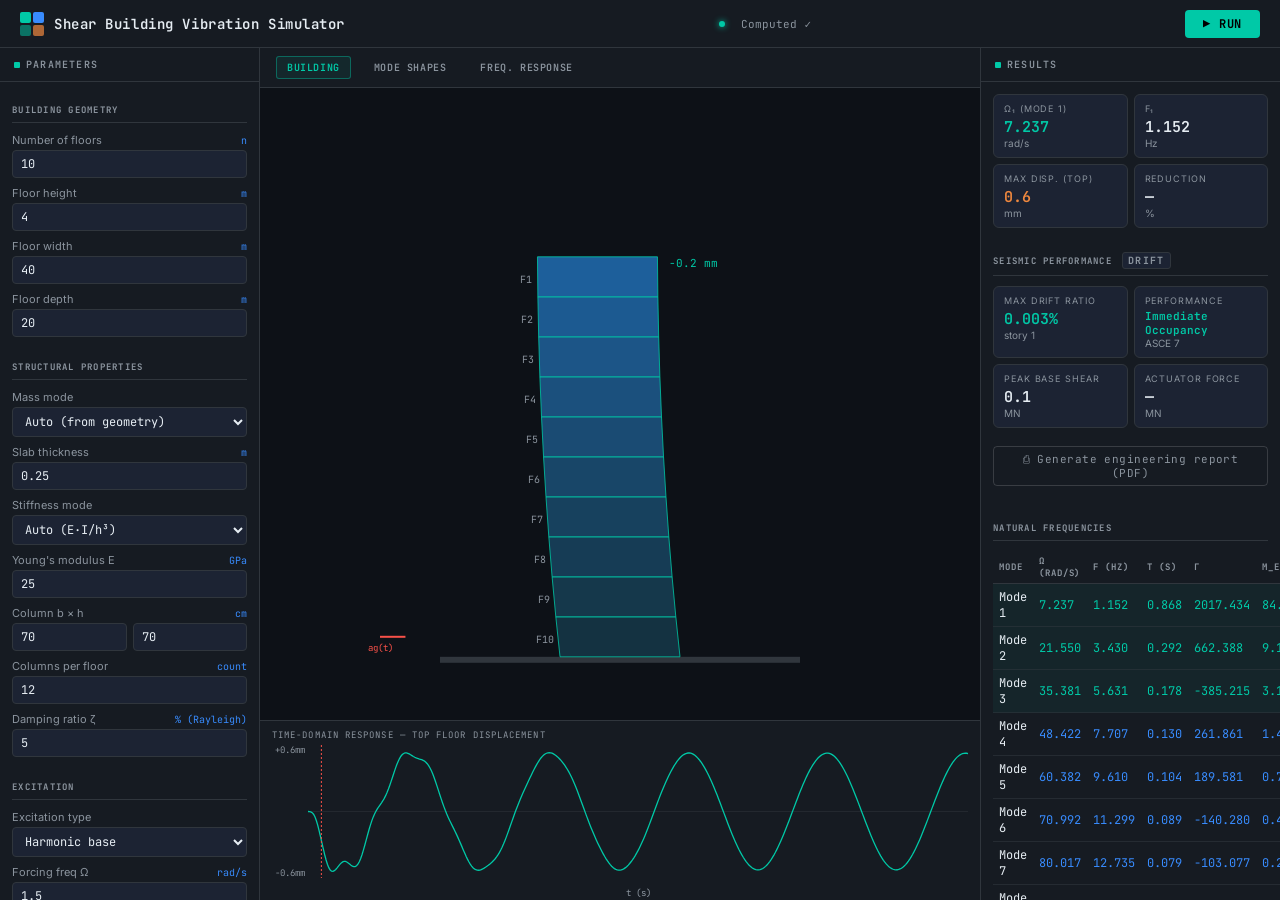
==== commit 7dd92bca: "feat(shear-building): real El Centro records, LQR active control, drift/ASCE7 report, base isolation" ====
--- a/projects/shear-building/index.html
+++ b/projects/shear-building/index.html
@@ -86,6 +86,14 @@
   }
   .run-btn:hover { background: #00e5be; transform: translateY(-1px); }
   .run-btn:active { transform: translateY(0); }
+  .export-btn {
+    background: transparent; color: var(--muted);
+    border: 1px solid var(--line, rgba(255,255,255,.15)); cursor: pointer;
+    font-family: var(--mono); font-size: 11px; letter-spacing: .04em;
+    padding: 5px 12px; border-radius: 4px; transition: all .15s; margin: 4px 0 12px;
+  }
+  .export-btn:hover { color: var(--accent); border-color: var(--accent); }
+  .export-btn:disabled { opacity: .4; cursor: not-allowed; }
 
   /* ── MAIN LAYOUT ── */
   .workspace {
@@ -303,6 +311,45 @@
     color: var(--muted); background: var(--panel);
     border: 1px solid var(--border); border-radius: 3px;
     padding: 1px 5px; margin-left: 4px; cursor: help;
+  }
+
+  /* ── RESPONSIVE / MOBILE ── */
+  .mobile-tabs { display: none; }
+
+  @media (max-width: 900px) {
+    body { height: auto; min-height: 100vh; overflow: auto; }
+    header { flex-wrap: wrap; height: auto; padding: 8px 14px; gap: 8px; }
+    .logo { font-size: 12px; }
+    .run-btn { padding: 6px 14px; }
+
+    /* Stack the three columns; toggle which one is visible via mobile tabs */
+    .workspace { display: block; flex: none; overflow: visible; }
+    .panel, .viz-area { border: none; border-bottom: 1px solid var(--border); }
+    .panel { display: none; }
+    .panel.mobile-active { display: flex; }
+    .panel-body { max-height: none; overflow: visible; }
+
+    .viz-area { display: none; height: 70vh; }
+    .viz-area.mobile-active { display: flex; }
+    .time-chart-bar { height: 140px; }
+
+    /* Bottom navigation to switch panel / viz / results */
+    .mobile-tabs {
+      display: flex; position: sticky; bottom: 0; z-index: 50;
+      background: var(--surface); border-top: 1px solid var(--border);
+    }
+    .mobile-tabs button {
+      flex: 1; background: transparent; border: none; cursor: pointer;
+      color: var(--muted); font-family: var(--mono); font-size: 11px;
+      letter-spacing: .04em; padding: 12px 4px; transition: color .15s;
+    }
+    .mobile-tabs button.active { color: var(--accent); box-shadow: inset 0 2px 0 var(--accent); }
+  }
+
+  @media (max-width: 480px) {
+    .results-grid { grid-template-columns: 1fr 1fr; }
+    .status-bar { display: none; }
+    .viz-toolbar { flex-wrap: wrap; }
   }
 </style>
 </head>
@@ -327,7 +374,7 @@
 <div class="workspace">
 
   <!-- ── LEFT PANEL: PARAMETERS ── -->
-  <div class="panel">
+  <div class="panel mobile-active" id="panel-params">
     <div class="panel-header">Parameters</div>
     <div class="panel-body">
 
@@ -408,7 +455,19 @@
           <option value="resonance1">Resonance — Mode 1</option>
           <option value="resonance2">Resonance — Mode 2</option>
           <option value="impulse">Impact / Impulse</option>
+          <option value="sweep">Sine sweep</option>
+          <option value="random">Random (band-limited)</option>
+          <option value="quake">Synthetic quake (Kanai-Tajimi)</option>
+          <optgroup label="Real records (recorded accelerogram)">
+            <option value="rec:elcentro_ns">El Centro 1940 — NS (real)</option>
+            <option value="rec:elcentro_ew">El Centro 1940 — EW (real)</option>
+          </optgroup>
         </select>
+      </div>
+      <div class="field" id="pga-field" style="display:none">
+        <label>Scale to PGA <span>g</span></label>
+        <input type="number" id="target-pga" value="0.35" min="0.05" max="1.5" step="0.05">
+        <div style="font-size:10px;color:var(--muted);margin-top:3px">Recorded ground motion linearly scaled to this peak</div>
       </div>
       <div class="field" id="freq-field">
         <label>Forcing freq Ω <span>rad/s</span></label>
@@ -468,11 +527,56 @@
         </div>
       </div>
 
+      <!-- BASE ISOLATION TOGGLE -->
+      <div class="toggle-row" id="iso-toggle" onclick="toggleControl('iso')">
+        <div class="toggle-info">
+          <div class="toggle-name">Base Isolation</div>
+          <div class="toggle-sub">Period-shift bearing</div>
+        </div>
+        <div class="toggle-switch"></div>
+      </div>
+      <div class="sub-fields" id="iso-sub">
+        <div class="field">
+          <label>Isolation period T_iso <span>s</span></label>
+          <input type="number" id="iso-period" value="2.5" min="1.5" max="4" step="0.1">
+        </div>
+        <div class="field">
+          <label>Isolator damping ζ_iso <span>%</span></label>
+          <input type="number" id="iso-zeta" value="15" min="2" max="40" step="1">
+          <div style="font-size:10px;color:var(--muted);margin-top:3px">Soft bearing at base — lengthens period away from quake energy</div>
+        </div>
+      </div>
+
+      <!-- ACTIVE CONTROL (LQR) TOGGLE -->
+      <div class="toggle-row" id="active-toggle" onclick="toggleControl('active')">
+        <div class="toggle-info">
+          <div class="toggle-name">Active Control</div>
+          <div class="toggle-sub">LQR full-state feedback</div>
+        </div>
+        <div class="toggle-switch"></div>
+      </div>
+      <div class="sub-fields" id="active-sub">
+        <div class="field">
+          <label>Actuator floor (top=0) <span></span></label>
+          <input type="number" id="active-floor" value="0" min="0" step="1">
+        </div>
+        <div class="field">
+          <label>Control effort <span>R = 10^x</span></label>
+          <input type="number" id="active-effort" value="0" min="-2" max="4" step="0.5">
+          <div style="font-size:10px;color:var(--muted);margin-top:3px">Lower = more aggressive (bigger actuator force)</div>
+        </div>
+        <div class="field">
+          <label>Force limit u_max <span>MN</span></label>
+          <input type="number" id="active-umax" value="20" min="0.5" max="500" step="1">
+          <div style="font-size:10px;color:var(--muted);margin-top:3px">Actuator saturation — clamps the LQR command</div>
+        </div>
+      </div>
+
     </div><!-- /panel-body -->
   </div><!-- /panel -->
 
   <!-- ── CENTER: VISUALIZATION ── -->
-  <div class="viz-area">
+  <div class="viz-area" id="viz-area">
     <div class="viz-toolbar">
       <div class="viz-tab active" onclick="switchViz('building',this)">Building</div>
       <div class="viz-tab" onclick="switchViz('modes',this)">Mode Shapes</div>
@@ -493,7 +597,7 @@
   </div>
 
   <!-- ── RIGHT PANEL: RESULTS ── -->
-  <div class="panel">
+  <div class="panel" id="panel-results">
     <div class="panel-header">Results</div>
     <div class="panel-body">
 
@@ -519,6 +623,31 @@
           <div class="unit">%</div>
         </div>
       </div>
+
+      <div class="section-label">Seismic Performance <span class="info-badge" title="Inter-story drift ratio vs ASCE 7 limits — IO 1.0%, LS 2.0%, CP 2.5%">drift</span></div>
+      <div class="results-grid">
+        <div class="stat-card" id="card-drift">
+          <div class="label">Max drift ratio</div>
+          <div class="value" id="r-drift">—</div>
+          <div class="unit" id="r-drift-story">story —</div>
+        </div>
+        <div class="stat-card">
+          <div class="label">Performance</div>
+          <div class="value" id="r-rating" style="font-size:11px">—</div>
+          <div class="unit">ASCE 7</div>
+        </div>
+        <div class="stat-card">
+          <div class="label">Peak base shear</div>
+          <div class="value" id="r-shear">—</div>
+          <div class="unit">MN</div>
+        </div>
+        <div class="stat-card" id="card-force">
+          <div class="label">Actuator force</div>
+          <div class="value" id="r-force">—</div>
+          <div class="unit">MN</div>
+        </div>
+      </div>
+      <button class="export-btn" id="report-btn" onclick="generateReport()" disabled style="width:100%">⎙ Generate engineering report (PDF)</button>
 
       <div class="section-label">Natural Frequencies</div>
       <table class="freq-table">
@@ -528,12 +657,15 @@
             <th>ω (rad/s)</th>
             <th>f (Hz)</th>
             <th>T (s)</th>
+            <th title="Modal participation factor">Γ</th>
+            <th title="Effective modal mass (% of total)">M_eff%</th>
           </tr>
         </thead>
         <tbody id="freq-tbody">
-          <tr><td colspan="4" style="color:var(--muted);font-size:11px">Run simulation to compute</td></tr>
+          <tr><td colspan="6" style="color:var(--muted);font-size:11px">Run simulation to compute</td></tr>
         </tbody>
       </table>
+      <button class="export-btn" id="export-btn" onclick="exportCSV()" disabled>↓ Export CSV (modes + time history)</button>
 
       <div class="response-chart-wrap">
         <div class="chart-title">Frequency Response — |X_top / a₀|</div>
@@ -550,9 +682,23 @@
 
 </div><!-- /workspace -->
 
+<!-- MOBILE BOTTOM NAV (shown < 900px) -->
+<nav class="mobile-tabs">
+  <button class="active" data-target="panel-params"  onclick="mobileShow(this)">⚙ Setup</button>
+  <button data-target="viz-area"      onclick="mobileShow(this)">🏢 View</button>
+  <button data-target="panel-results" onclick="mobileShow(this)">📊 Results</button>
+</nav>
+
 <div class="tooltip" id="tooltip"></div>
 
 <script>
+// Real recorded ground motion — Imperial Valley (El Centro) 1940-05-18, dt=0.02s, units: g
+// Source: digitized accelerogram via vibrationdata.com (public domain USGS/CSMIP record)
+const EQ_RECORDS = {
+  elcentro_ns: { name:'El Centro 1940 — NS', dt:0.02, pga:0.3487, data:[-0.0014,-0.011,-0.0103,-0.009,-0.0097,-0.0122,-0.0145,-0.0131,-0.0112,-0.0087,-0.0087,-0.0134,-0.0179,-0.0198,-0.0165,-0.0147,-0.011,-0.0084,-0.0043,-0.0067,-0.0134,-0.0194,-0.02,-0.0067,0.0031,0.0144,-0.005,-0.0131,-0.0147,-0.0207,-0.0265,-0.0331,-0.0312,-0.0175,-0.0201,-0.0166,-0.0167,-0.0068,0.0025,0.0153,0.0241,0.0257,0.0343,0.0472,0.0502,0.0427,0.0366,0.0276,0.024,0.0346,0.042,0.054,0.0652,0.0746,0.0665,0.0611,0.0408,0.0408,0.0064,-0.0525,-0.0803,-0.0615,-0.0494,-0.0255,-0.006,0.0137,0.0314,0.0509,0.0724,0.1015,0.1244,0.156,0.1479,0.1183,0.0953,0.091,0.0944,0.0856,0.0919,0.1013,0.1234,0.0334,-0.1509,-0.2111,-0.2029,-0.207,-0.1856,-0.1764,-0.1784,-0.1784,-0.1846,-0.1662,-0.1377,-0.1111,-0.0797,-0.0437,-0.0017,0.0367,0.08,0.1183,0.1632,0.1999,0.2457,0.2784,0.31,0.3263,0.3487,0.2876,0.2366,-0.1224,-0.2417,-0.1672,-0.1907,-0.1122,-0.0768,-0.0176,0.0115,0.0544,0.0913,0.1213,0.1795,0.0587,-0.2682,-0.1581,-0.1764,-0.103,-0.059,0.0242,-0.0683,-0.2019,-0.1672,-0.1723,-0.1509,-0.1254,-0.102,-0.0766,-0.0533,-0.0276,-0.0045,0.0192,-0.0097,-0.0442,-0.0855,-0.097,-0.073,-0.0611,-0.0341,-0.011,0.0189,0.0428,0.0686,-0.0099,-0.0379,-0.0041,0.0011,0.0351,0.0576,0.09,0.1152,0.1387,0.0223,0.0246,0.0696,0.0703,0.1346,0.1377,0.208,-0.0949,-0.1336,-0.0706,-0.0557,0.0073,0.0688,-0.1091,-0.1519,-0.1091,-0.1183,-0.0777,-0.057,-0.0219,-0.0128,-0.0687,-0.033,-0.0344,-0.0111,0.0017,0.0305,0.0498,0.062,0.0226,-0.0033,-0.025,0.0079,0.0215,0.0579,0.0842,0.1234,0.1509,0.1774,0.0429,0.003,0.0264,0.0299,-0.0056,-0.015,0.0146,0.021,0.0509,0.0658,0.0976,0.1152,0.1479,0.1662,0.1988,0.1897,0.2019,0.1805,0.1275,-0.1234,-0.0553,-0.0392,-0.0317,-0.1142,-0.1693,-0.2508,-0.207,-0.1876,-0.1346,-0.0979,-0.0331,0.0157,0.0832,0.1346,0.1856,-0.0059,-0.0172,0.0291,0.0456,0.1002,0.1448,0.1886,0.2508,0.1723,-0.1407,-0.1019,-0.1111,-0.0925,-0.0478,-0.1275,-0.2152,-0.1652,-0.1723,-0.1336,-0.1132,-0.0788,-0.052,-0.0555,-0.1224,-0.1234,-0.1183,-0.1173,-0.0731,-0.0557,0.0065,-0.082,-0.1662,-0.0876,-0.098,-0.0404,-0.015,0.0325,0.0661,0.0893,0.0481,0.0202,-0.0028,0.0298,0.0454,0.08,0.105,0.1377,0.1642,0.1897,0.1305,0.0653,0.0208,0.032,0.038,0.0506,0.024,-0.0086,-0.0171,-0.0115,-0.0234,-0.0253,-0.016,-0.007,0.015,0.0386,0.059,0.026,-0.0042,-0.0436,-0.0136,0.0097,0.0235,-0.0132,-0.0051,0.0082,0.0214,0.0387,0.052,0.016,-0.0033,-0.0113,0.0005,0.0077,0.0036,-0.0097,-0.0037,-0.0016,0.0039,0.0087,-0.0057,-0.031,-0.0429,-0.0249,-0.0241,-0.018,-0.0132,-0.0018,0.0207,-0.011,-0.0093,-0.0035,-0.0108,-0.0113,-0.0101,-0.0002,0.0074,0.024,0.0362,0.0719,0.0794,0.0188,-0.0268,-0.0126,-0.0043,0.0162,0.0049,-0.0223,-0.0476,-0.0436,-0.022,-0.0044,0.0162,0.0326,0.0427,0.0125,-0.0163,-0.0208,-0.0084,-0.021,-0.014,-0.0056,0.0054,0.0137,0.0271,0.0237,0.0081,-0.0008,0.0204,0.0444,0.0502,0.0195,0.0094,-0.0022,-0.0021,0.0053,0.0095,0.026,0.0375,0.0535,0.0552,0.0433,0.0406,0.057,0.0771,0.0372,0.0419,0.01,-0.0208,-0.0254,-0.0413,-0.0421,-0.048,-0.0442,-0.0467,-0.0058,0.0182,-0.0212,-0.0502,-0.054,-0.0369,-0.0413,-0.0314,-0.0322,-0.027,-0.027,-0.0274,-0.0352,-0.0315,-0.0221,-0.008,0.0089,0.0287,0.0316,0.0365,0.0348,0.0365,0.0293,0.0311,0.0114,0.0218,0.0139,0.0392,-0.0878,-0.1377,-0.1366,-0.1377,-0.1213,-0.106,-0.0845,-0.0664,-0.0453,-0.0263,-0.0061,-0.0093,-0.0186,-0.015,0.0087,0.0166,0.0051,0.0269,0.0593,0.0884,0.1224,0.1733,0.1132,-0.1122,-0.0373,-0.0454,-0.0241,-0.0979,-0.0669,-0.0609,-0.0683,-0.0563,-0.0028,0.0385,0.1091,0.1703,0.0966,0.0416,0.068,0.0135,-0.0097,-0.053,-0.0843,-0.1173,-0.1173,-0.0819,-0.0376,0.003,0.0556,0.1203,0.1642,-0.0275,0.0035,-0.0057,0.002,0.0149,0.0548,0.0814,-0.0209,-0.0602,-0.0172,-0.0178,-0.0029,0.0075,0.039,0.0578,0.0768,0.0817,0.0604,0.031,0.0023,0.0065,-0.0414,-0.046,-0.0081,0.0171,0.0578,0.0095,-0.0056,0.0045,-0.0125,-0.0288,-0.0446,-0.0359,-0.026,-0.0113,0.0209,0.0529,0.0871,0.1162,0.0747,0.0242,-0.0375,-0.0276,-0.0221,-0.089,-0.0992,-0.0601,-0.0343,0.0079,0.0264,0.0518,0.0368,0.0083,-0.0057,-0.0213,-0.0323,-0.0243,-0.0383,-0.0561,-0.0736,-0.0819,-0.0533,-0.0347,-0.0011,0.0066,-0.0038,-0.0005,-0.0171,-0.0418,-0.0082,0.0081,0.0381,0.0627,0.0678,0.0259,-0.0058,-0.0483,-0.0363,-0.0248,-0.0049,0.0128,0.0386,0.0246,-0.0231,-0.0436,-0.0692,-0.0674,-0.0602,-0.0523,-0.0416,-0.0315,-0.0271,-0.0552,-0.064,-0.0926,-0.1132,-0.0898,-0.0785,-0.0593,-0.0482,-0.034,-0.0203,0.002,0.0215,0.0441,0.0625,0.0782,0.0951,0.1091,0.1152,0.1213,0.1275,0.1356,0.1621,0.1835,0.208,0.1264,0.0451,-0.0143,-0.0679,-0.0566,-0.0707,-0.1003,-0.1275,-0.1203,-0.1071,-0.0938,-0.0758,-0.0825,-0.0867,-0.0877,-0.088,-0.089,-0.0885,-0.0902,-0.0548,0.0053,0.0219,0.025,0.0591,0.032,0.0241,0.0495,0.0601,0.0535,0.0362,0.0201,0.0203,0.0502,0.035,0.0294,0.0441,0.0244,0.009,0.0079,-0.0151,-0.0079,-0.0019,0.0076,0.0045,-0.0148,-0.0322,-0.0246,-0.0029,0.0186,0.0434,0.0448,0.0522,0.0475,0.0488,0.0197,0.0226,0.0279,0.0401,0.0514,0.0588,0.06,0.0838,0.0813,0.0968,0.0352,0.0046,-0.0125,-0.0354,-0.0434,-0.0424,-0.028,-0.0275,0.0075,0.0436,-0.0236,-0.0395,-0.0085,0.0142,0.0454,0.0028,-0.0711,-0.0812,-0.0256,-0.0138,0.0081,-0.0117,-0.0256,-0.034,-0.0274,-0.0307,-0.0204,-0.0068,-0.0039,0.0107,0.0302,0.0351,0.0976,0.0916,0.0183,-0.0369,-0.1014,-0.0823,-0.0759,-0.055,-0.0337,-0.0131,0.0032,0.0151,0.0518,-0.0022,-0.0499,-0.0365,-0.0705,-0.0526,-0.0378,0.009,0.0644,0.0858,0.1305,0.1417,0.1213,0.0766,0.0229,-0.009,-0.0231,0.0075,0.0185,0.0555,0.0407,0.0046,-0.0084,-0.0189,-0.002,0.0006,-0.0119,-0.0214,-0.0309,-0.0522,-0.0741,-0.059,-0.0271,-0.0182,0.0041,0.01,0.014,0.0225,0.0446,0.0093,-0.0559,-0.0566,-0.0248,-0.0083,0.0255,0.0418,0.0186,-0.0028,-0.0248,-0.0015,0.0252,0.0491,0.0798,0.0634,0.0338,-0.0014,-0.0199,-0.0252,-0.0216,-0.0112,0.0051,0.0246,-0.0035,-0.022,-0.048,-0.037,-0.0199,-0.0018,0.0173,-0.0082,0.0005,0.0235,0.0381,0.0613,0.0526,0.0441,0.0351,0.0515,0.0666,0.0696,0.0175,-0.0173,-0.0537,-0.0677,-0.0395,-0.0226,-0.0034,0.0121,-0.0131,-0.0358,-0.0524,-0.0342,-0.0222,-0.0012,0.0145,0.0071,-0.0064,-0.0122,-0.0328,-0.0353,-0.0093,0.0074,0.0315,0.0481,0.0615,0.0587,0.0337,-0.0074,-0.0792,-0.062,-0.0447,-0.0213,0.0032,0.0357,0.0299,0.0123,0.0345,0.0323,0.0259,0.021,0.0202,0.0177,0.0021,-0.0147,-0.035,-0.0346,-0.0148,-0.0029,0.0173,-0.0098,-0.026,-0.0284,-0.0396,-0.0247,-0.0219,-0.0186,-0.0177,-0.0039,-0.0028,-0.0189,-0.0125,0.0089,0.035,0.0709,0.0928,0.087,0.0775,0.0523,0.019,0.0015,-0.0194,-0.0154,-0.0074,0.0021,0.0132,0.0219,0.0024,-0.0126,-0.0335,-0.0529,-0.0722,-0.059,-0.0471,-0.0313,-0.0148,-0.0009,-0.0184,-0.0324,-0.0474,-0.0399,-0.0352,-0.0322,-0.0444,-0.0501,-0.0484,-0.0428,-0.0368,-0.0282,-0.0263,-0.0142,-0.0069,0.0517,0.0736,0.0895,0.0797,0.078,0.0448,0.0082,0.0013,-0.0128,-0.0015,0.0031,0.0106,0.0106,0.0197,0.0209,0.0075,-0.0057,-0.0073,0.0071,0.0108,0.015,-0.0009,-0.0162,-0.0191,-0.0007,0.0158,0.0107,-0.0117,-0.0308,-0.0315,-0.0097,-0.0059,0.0004,0.002,0.0051,0.0058,0.0099,0.0137,0.018,0.0222,0.0266,0.0308,0.0353,0.0394,0.0483,0.0401,0.0243,0.0117,-0.0081,-0.0126,0.0055,0.0028,-0.0255,-0.0577,-0.0642,-0.0603,-0.0421,-0.0069,0.0277,0.0282,-0.0021,-0.0061,-0.0112,-0.0225,-0.0424,-0.0529,-0.0226,0.0031,0.0081,0.0142,0.0174,0.0258,0.0329,0.0399,0.0167,-0.0139,-0.0329,-0.0297,-0.0293,-0.031,-0.0346,-0.025,-0.0077,0.0127,0.0383,0.041,0.025,0.0159,-0.0041,-0.0156,-0.0295,-0.0322,-0.0113,0.0096,0.0342,0.0587,0.0432,0.0146,-0.0007,-0.0138,-0.0275,-0.0348,-0.0364,-0.0404,-0.041,-0.0498,-0.0489,-0.0414,-0.0415,-0.0358,-0.0191,-0.0058,0.0045,-0.0019,-0.0073,-0.0172,-0.0117,0.0128,0.0365,0.0667,0.073,0.0777,0.0754,0.064,0.0494,0.0269,-0.0045,-0.0294,-0.0392,-0.0502,-0.0436,-0.0424,-0.0281,-0.0053,0.0242,0.0434,0.0616,0.0461,0.029,0.0128,-0.0055,-0.028,-0.0431,-0.0178,0.0001,0.0259,0.049,0.0654,0.0565,0.0421,0.0188,-0.0049,-0.0309,-0.0541,-0.0722,-0.0946,-0.088,-0.0643,-0.0383,0.0089,0.0315,0.0601,0.0626,0.0393,0.0358,0.0317,0.0251,0.0019,-0.0202,-0.0161,-0.0015,0.0101,0.0292,0.0416,0.0574,0.0541,0.032,0.0168,-0.0024,-0.0193,-0.0281,-0.0378,-0.0459,-0.0545,-0.0493,-0.0386,-0.0302,-0.02,-0.0188,-0.0162,-0.0121,-0.0054,0.0002,0.006,-0.0023,-0.0114,-0.0209,-0.0328,-0.0396,-0.0348,-0.0293,-0.0334,-0.0415,-0.0497,-0.0574,-0.0657,-0.0566,-0.0455,-0.0008,0.0258,0.0419,0.0657,0.059,0.0483,0.0392,0.0393,0.0347,0.0364,0.0008,-0.0259,-0.0469,-0.048,-0.0226,-0.0066,0.0167,0.0362,0.0514,0.0378,0.0286,0.0161,0.0042,-0.0028,0.0021,0.0045,0.0101,0.0138,0.0096,0.0059,0.0022,-0.0032,-0.0032,0.0004,-0.0025,-0.0126,-0.024,-0.0414,-0.054,-0.0715,-0.0329,-0.0053,0.0096,0.0334,0.0487,0.0519,0.0365,0.0349,0.0312,0.0291,0.0268,0.0171,-0.0005,-0.0216,-0.0372,-0.0316,-0.0303,-0.0286,-0.0242,-0.0271,-0.0314,-0.0373,-0.0364,-0.0314,-0.0197,0.0019,0.02,0.0163,0.0132,0.0143,0.0112,0.011,0.0094,0.0091,0.0019,-0.0134,-0.0252,-0.0445,-0.0441,-0.0306,-0.0196,-0.0049,0.0099,0.0171,0.0151,0.0176,0.008,-0.0059,-0.0219,-0.0239,0.0061,0.0267,0.0274,0.0086,-0.0042,-0.0231,-0.0077,0.0032,0.0186,0.0316,0.0488,0.0468,0.0169,-0.0059,-0.0404,-0.0453,-0.0246,-0.0103,0.0221,0.0266,0.0123,0.0008,-0.0171,-0.039,-0.0577,-0.0796,-0.0631,-0.0261,0.0045,0.0465,0.0798,0.1122,0.0972,0.0499,0.0124,-0.0395,-0.0863,-0.1254,-0.0881,-0.0628,-0.0232,0.0153,0.0486,0.0329,0.0253,0.0097,0.0231,0.0345,0.0515,0.0606,0.0529,0.0563,0.0607,0.0629,0.0605,0.0475,0.0161,-0.0079,-0.0235,-0.0309,-0.0335,-0.0371,-0.05,-0.0673,-0.0737,-0.0799,-0.0863,-0.0577,-0.0213,0.0131,0.0389,0.0498,0.037,0.0255,0.0161,0.0384,0.0606,0.0642,0.0377,0.0221,0.0041,0.0023,-0.0063,-0.0292,-0.0387,-0.0466,-0.0515,-0.0792,-0.064,-0.0193,0.0193,0.0519,0.0759,0.0764,0.0573,0.0464,0.0535,0.0648,0.0745,0.0868,0.0945,0.0994,0.0947,0.083,0.0269,-0.0295,-0.0919,-0.1387,-0.0876,-0.0477,0.0083,0.0606,0.0839,0.0567,0.0307,-0.0011,-0.0387,-0.0354,-0.002,0.0184,0.0645,0.103,0.1142,0.1132,0.0959,0.0821,0.062,0.0518,0.021,-0.0205,-0.0583,-0.104,-0.1356,-0.1254,-0.1234,-0.103,-0.0777,-0.0559,-0.0499,-0.0413,-0.0297,-0.0179,-0.0144,-0.01,-0.0051,0.0019,0.0082,0.0036,-0.003,-0.0062,-0.0035,-0.0013,0.0077,0.0209,0.0333,0.0459,0.0588,0.0573,0.0473,0.0306,0.0109,-0.0004,-0.0034,-0.007,-0.0103,-0.0205,-0.0192,0.0025,0.0137,0.0248,0.0271,0.027,0.0158,-0.0019,-0.0097,-0.022,-0.017,-0.0122,-0.0065,-0.0132,-0.0166,-0.0197,-0.0247,-0.0241,-0.0178,-0.0126,-0.0189,-0.027,-0.0329,-0.0343,-0.0463,-0.0438,-0.0341,-0.0217,-0.007,0.0031,0.0003,-0.0095,-0.0091,-0.0153,-0.0167,-0.0243,-0.0329,-0.0429,-0.0466,-0.0405,-0.0356,-0.0263,-0.0175,-0.002,0.0159,0.029,0.0369,0.0361,0.0274,0.0103,-0.0046,-0.0127,-0.025,-0.0234,-0.0128,-0.0069,0.0018,0.0095,0.0204,0.0292,0.0372,0.0317,0.0185,0.0024,-0.0159,-0.0325,-0.0223,-0.012,0.0015,0.0156,0.0304,0.0248,0.0139,0.0104,0.0024,-0.001,-0.0023,-0.0037,-0.0049,-0.0091,-0.0158,-0.0151,-0.0077,0,-0.002,-0.0151,-0.0229,-0.0381,-0.0372,-0.0256,-0.0167,-0.0014,0.0156,0.0308,0.0401,0.0414,0.0393,0.0335,0.0187,0.0127,0.0071,-0.0001,-0.0069,-0.0133,-0.0131,-0.0117,-0.0104,-0.0086,-0.0144,-0.0209,-0.0274,-0.0357,-0.0366,-0.0303,-0.0231,0.0018,0.0101,0.0207,0.0261,0.0203,0.0163,0.0109,0.0159,0.0202,0.0247,0.0144,0.0056,-0.0067,-0.0099,-0.0027,0.0016,0.0102,0.0096,0.004,0,-0.0067,-0.0101,-0.0111,-0.0117,-0.0134,-0.0171,-0.0203,-0.0106,-0.001,0.0056,0.0132,0.0204,0.0203,0.0172,0.0146,0.0111,0.0131,0.0155,0.014,0.0119,0.0099,0.0061,-0.0029,-0.0051,-0.0086,-0.0182,-0.0327,-0.0428,-0.0528,-0.0481,-0.0402,-0.0296,-0.0112,0.0051,0.0135,0.016,0.018,0.0199,0.026,0.0338,0.0334,0.0257,0.0176,0.0046,-0.0087,-0.0194,-0.0234,-0.031,-0.0282,-0.0231,-0.0177,-0.0123,-0.0128,-0.0132,-0.0082,-0.0027,0.004,0.0066,0.0056,0.0051,0.0065,0.0128,0.0183,0.0248,0.0313,0.0304,0.0256,0.022,0.0166,0.0196,0.0239,0.0288,0.0307,0.02,0.0108,-0.004,-0.0166,-0.0328,-0.0342,-0.0223,-0.0151,-0.001,0.0011,-0.0054,-0.0103,-0.0128,-0.0146,-0.0132,-0.0106,-0.0072,-0.0018,0.0034,0.0087,0.0161,0.0244,0.0325,0.0348,0.0324,0.0217,0.0074,0.0009,-0.0015,-0.0048,-0.0076,-0.0123,-0.0159,-0.0118,-0.0057,-0.0006,-0.0003,-0.0003,0.0014,0.0047,0.0073,0.0088,0.01,0.0126,0.015,0.0175,0.0204,0.0261,0.0323,0.0293,0.0236,0.0107,-0.0001,-0.0011,-0.0037,-0.0054,-0.0085,-0.0053,-0.0007,0.0038,0.0098,0.0158,0.0209,0.0146,0.0074,0.0021,-0.0022,-0.0071,-0.0102,-0.0076,-0.0055,-0.003,-0.0015,0,-0.0001,-0.0006,-0.0011,-0.001,-0.0003,0.0001,0.0016,0.0054,0.0088,0.0128,0.0157,0.0134,0.0104,0.0057,0.0006,-0.0041,-0.01,-0.0098,-0.0047,-0.0007,0.0032,0.0046,0.0069,0.0053,0.0046,0.0018,-0.0002,-0.003,-0.0029,-0.0017,-0.0006,-0.0005,-0.0017,-0.0022,-0.0037,-0.0033,-0.0007,0.0014,0.0042,0.0066,0.0064,0.0053,0.0006,-0.0046,-0.0077,-0.0065,-0.0066,-0.0109,-0.0164,-0.0177,-0.0119,-0.0071,-0.0037,-0.0025,-0.0002,0.0004,0.0037,0.0084,0.0117,0.0071,0.0039,-0.001,-0.0025,-0.0035,-0.0042,-0.0046,-0.0066,-0.0122,-0.0119,-0.011,-0.01,-0.0083,-0.0077,-0.0112,-0.0141,-0.0169,-0.0147,-0.0133,-0.0113,-0.011,-0.01,-0.01,-0.0064,-0.0002,0.0055,0.0112,0.0155,0.0201,0.0173,0.0143,0.0105,0.0065,0.001,-0.0068,-0.0107,-0.0124,-0.0141,-0.0169,-0.0219,-0.0274,-0.0279,-0.0221,-0.0182,-0.0118,-0.0062,0,0.0055,0.0101,0.0147,0.0191,0.0237,0.0267,0.026,0.0231,0.0174,0.013,0.0055,-0.0048,-0.0152,-0.0214,-0.0259,-0.0257,-0.025,-0.023,-0.0183,-0.0139,-0.0084,-0.0014,0.0045,0.0091,0.0099,0.0102,0.0102,0.0106,0.0139,0.0123,0.0102,0.0073,0.0019,-0.0029,-0.0085,-0.0134,-0.0194,-0.0198,-0.0142,-0.0102,-0.0045,-0.0045,-0.0041,-0.0046,-0.005,-0.004,-0.0021,-0.0022,-0.0016,-0.0016,-0.0012,-0.0012,0.0029,0.0069,0.0117,0.0098,0.0057,0.0017,-0.0032,-0.008,-0.0094,-0.0094,-0.0097,-0.0094,-0.0088,-0.0053,-0.0022,0.0014,0.0039,0.0035,0.0035,0.003,0.0041,0.0055,0.0068,0.0087,0.0089,0.0079,0.0071,0.0062,0.0076,0.0089,0.0104,0.0113,0.0092,0.0076,0.0054,0.0063,0.0081,0.0099,0.012,0.0138,0.0107,0.0079,0.0045,0.0012,-0.0021,-0.0043,-0.0069,-0.0089,-0.0122,-0.0162,-0.0202,-0.0238,-0.0263,-0.0275,-0.0283,-0.0293,-0.0283,-0.0275,-0.0263,-0.0256,-0.0223,-0.0176,-0.0132,-0.0111,-0.0107,-0.0097,-0.0093,-0.0073,-0.006,-0.0041,-0.0023,0.0018,0.0036,0.0043,0.0049,0.0044,0.0044,0.0039,0.0037,0.0033,0.0048,0.0064,0.0087,0.0112,0.0137,0.0163,0.0185,0.0176,0.0171,0.0162,0.015,0.011,0.0069,0.0033,0.0009,0.0019,0.0029,0.0041,0.0055,0.007,0.0097,0.0119,0.0146,0.0146,0.0127,0.0124,0.0126,0.0128,0.0133,0.0136,0.0108,0.0081,0.0047,0.002,0.0005,-0.0011,-0.0025,-0.0011,0.0018,0.0044,0.0077,0.0105,0.0136,0.0103,0.0063,0.0018,-0.0028,-0.0082,-0.0091,-0.0055,-0.0031,0.0006,0.0012,0.0022,0.0028,0.0033,0.0049,0.007,0.0091,0.0114,0.0136,0.0143,0.014,0.0143,0.0138,0.0142,0.0104,0.0031,-0.0033,-0.0064,-0.0087,-0.0114,-0.016,-0.0201,-0.0192,-0.0186,-0.0173,-0.0159,-0.0145,-0.0132,-0.0127,-0.0122,-0.0118,-0.0116,-0.0108,-0.0065,-0.0021,0.0002,-0.0004,-0.0004,-0.0014,-0.0019,-0.0008,0.0011,0.0028,0.0051,0.0054,0.0043,0.0031,0.0011,-0.0005,-0.0024,-0.002,-0.0007,0.0004,0.0019,0.0034,0.0049,0.0058,0.0066,0.0075,0.0083,0.0093,0.013,0.0172,0.0147,0.0107,0.0071,0.0036,0.0002,-0.0033,-0.0065,-0.0097,-0.0093,-0.0085,-0.0074,-0.0052,-0.0031,-0.0004,0.0034,0.0053,0.0045,0.0041,0.0031,0.002,0.001,0.0001,-0.001,-0.0014,0.0002,0.0016,0.0031,0.0023,0.0016,0.0016,0.0027,0.0033,0.0046,0.0047,0.0021,-0.0003,-0.0031,-0.0061,-0.0089,-0.0118,-0.0109,-0.0096,-0.008,-0.0069,-0.0064,-0.0058,-0.0051,-0.0042,-0.0034,-0.0024,-0.0014,-0.0005,0.0004,0.0013,0.0021,0.0001,-0.0018,-0.0041,-0.0065,-0.0089,-0.0112,-0.0132,-0.0154,-0.0168,-0.0177,-0.0188,-0.0198,-0.0206,-0.0217,-0.0202,-0.0176,-0.0138,-0.0066,-0.0014,0.002,0.0056,0.0084,0.0091,0.0104,0.0095,0.0082,0.0062,0.0034,0.0003,-0.0024,-0.0058,-0.0046,-0.0013,0.0013,0.0034,0.0049,0.0055,0.0059,0.0063,0.0066,0.007,0.0073,0.0076,0.0079,0.0074,0.007,0.0065,0.0059,0.0055,0.0049,0.0062,0.0081,0.0098,0.0116,0.0128,0.0142,0.0134,0.0125,0.0116,0.0105,0.0089,0.0073,0.0057,0.0041,0.0024,0.0007,0.0004,0.0008,0.0009,0.0023,0.0043,0.0053,0.0062,0.0073,0.0081,0.0091,0.0097,0.0097,0.0095,0.0091,0.0025,0,-0.0005,-0.002,-0.0024,-0.0034,-0.0049,-0.0065,-0.0082,-0.0099,-0.0116,-0.0131,-0.0108,-0.0091,-0.0067,-0.0044,-0.0019,-0.0011,-0.0009,-0.0005,-0.0004,0.0005,0.0014,0.0024,0.0036,0.0044,0.0045,0.004,0.0013,-0.0008,-0.0037,-0.0048,-0.0056,-0.0063,-0.0069,-0.0074,-0.0082,-0.0076,-0.0065,-0.0029,0.0005,0.0047,0.0066,0.0061,0.0061,0.0055,0.005,0.0045,0.004,0.003,0,-0.0027,-0.0053,-0.0043,-0.0038,-0.0025,-0.0015,-0.0002,0.0002,0,-0.0001,-0.0004,-0.0007,-0.0006,-0.0001,0.0003,0.0007,-0.0001,-0.0007,-0.0015,-0.0024,-0.003,-0.0029,-0.0029,-0.0025,-0.0024,-0.0021,-0.0028,-0.0045,-0.0059,-0.0077,-0.0086,-0.0084,-0.0085,-0.0076,-0.0051,-0.0029,-0.0002,0.0018,0.0018,0.0021,0.0021,0.0021,0.0032,0.0044,0.005,0.005,0.005,0.0049,0.0048,0.0053,0.0068,0.0081,0.0097,0.0099,0.0098,0.0098,0.0095,0.0093,0.0091,0.0089,0.0086,0.0084,0.0082,0.0079,0.0063,0.0048,0.0036,0.0037,0.0035,0.0036,0.0037,0.0033,0.0019,0.0015,0.0014,0.0012,0.0012,0.0011,0,-0.001,-0.002,-0.0025,-0.003,-0.0034,-0.0038,-0.0049,-0.0064,-0.0079,-0.0094,-0.0109,-0.0124,-0.0141,-0.0146,-0.0122,-0.0105,-0.008,-0.0068,-0.0064,-0.0059,-0.0057,-0.0054,-0.0051,-0.0049,-0.0046,-0.0043,-0.004,-0.0032,-0.0027,-0.0011,0.001,0.0032,0.0047,0.0049,0.0055,0.0056,0.0064,0.0086,0.0103,0.0086,0.0072,0.0054,0.0034,0.0029,0.003,0.0029,0.0028,0.0012,-0.0001,-0.001,-0.0011,-0.0016,-0.0015,-0.0032,-0.0069,-0.0101,-0.0104,-0.0107,-0.0108,-0.0101,-0.0091,-0.0081,-0.0075,-0.0073,-0.0069,-0.0068,-0.0064,-0.0041,-0.0013,0.0013,0.0044,0.0072,0.0101,0.0088,0.0064,0.0042,0.0013,-0.0014,-0.0036,-0.0038,-0.0045,-0.0047,-0.005,-0.0052,-0.0055,-0.0057,-0.0059,-0.0047,-0.003,-0.0013,0.0007,0.0017,0.0019,0.0025,0.0025,0.0036,0.0051,0.0065,0.0082,0.0096,0.0099,0.0104,0.0107,0.011,0.0112,0.0106,0.0101,0.0095,0.0088,0.0081,0.0073,0.0064,0.0056,0.0047,0.0039,0.0032,0.0028,0.0021,0.0017,0.0012,0.0007,0.0003,0.0008,0.0013,0.0019,0.0022,0.0009,-0.0003,-0.0017,-0.0032,-0.0048,-0.0054,-0.0049,-0.0044,-0.0039,-0.0025,-0.0009,0.0007,0.0017,0.0022,0.0036,0.0062,0.0085,0.0114,0.0109,0.0089,0.0072,0.0048,0.0028,0.0004,-0.0016,-0.0024,-0.0034,-0.0047,-0.007,-0.0086,-0.009,-0.0095,-0.0097,-0.0099,-0.0101,-0.0103,-0.0104,-0.01,-0.0097,-0.0092,-0.0089,-0.0091,-0.0093,-0.0095,-0.0098,-0.0099,-0.009,-0.0083,-0.0072,-0.0069,-0.0069,-0.0068,-0.0068,-0.0067,-0.0067,-0.0065,-0.0057,-0.0051,-0.0044,-0.0035,-0.0023,-0.0013,-0.0002,0.001,0.0017,0.0009,0.0003,-0.0005,-0.0014,-0.0007,0.0006,0.0016,0.0013,0.0012,0.0008,0.0005,0,0.0002,0.0009,0.0014,0.0021,0.0022,0.001,0,-0.0012,-0.0024,-0.0024,-0.0019,-0.0016,-0.0018,-0.0022,-0.0028,-0.0031,-0.0027,-0.0022,-0.0022,-0.0033,-0.0042,-0.0052,-0.0047,-0.0044,-0.0039,-0.0033,-0.0027,-0.002,-0.0019,-0.0018,-0.0015,0.0013,0.0042,0.0068,0.0071,0.0077,0.008,0.0082,0.0083,0.0086,0.008,0.0062,0.0049,0.0032,0.003,0.0031,0.0033,0.0036,0.0038,0.0024,0.0007,-0.0008,-0.0029,-0.0036,-0.0022,-0.0013,0.0001,0.0003,0.0001,-0.0001,-0.0005,-0.0008,-0.0011,-0.0015,-0.0012,-0.0008,-0.0004,0.0001,0.0005,0.0008,0.0008,0.0009,0.001,0.0022,0.0034,0.0047,0.006,0.0073,0.0081,0.0063,0.0051,0.0033,0.0016,-0.0004,0,0.0031,0.0053,0.0089,0.0084,0.0032,-0.0002,-0.0063,-0.0029,0.0059,0.0133,0.0225,0.0189,0.0096,0.0093,0.0079,0.0092,0.0016,-0.0086,-0.0204,-0.0151,-0.0007,0.0109,0.0101,0.0049,0.0003,-0.007,-0.0109,-0.0015,0.007,0.0141,0.0068,0.002,0.0036,0.0092,0.0088,0.0053,0.0024,0.0016,0.0013,-0.0011,-0.0035,-0.0068,-0.0055,-0.002,0.0014,0.0049,0.0099,0.0059,-0.0049,-0.0121,-0.0097,-0.0061,-0.0024,0.0033,0.0039,0.0014,-0.0001,-0.0007,0.0006,0.001,0.0024,0.0013,0.0004,-0.0008,-0.0028,-0.0056,-0.0086,-0.0095,-0.0062,-0.0037,-0.0002,0.0034,0.0038,-0.0014,-0.0046,-0.0105,-0.0079,-0.0023,0.0032,0.0042,0.0027,0.0013,0.0015,0.0062,0.0074,0.0075,0.0077,0.0074,0.0072,0.0058,0.0039,0.0021,-0.0002,-0.0034,-0.0065,-0.0069,-0.0052,-0.0055,-0.0055,-0.0058,-0.0034,0,0.0034,0.0071,0.0098,0.0087,0.0082,0.0069,0.0076,0.0079,0.0087,0.0062,0.0038,0.0007,-0.0001,0.0004,0.0005,-0.001,-0.003,-0.0047,-0.007,-0.0066,-0.0045,-0.0029,-0.0007,-0.0023,-0.0034,-0.0052,-0.0061,-0.0057,-0.0055,-0.0051,-0.0067,-0.0093,-0.0116,-0.0143,-0.0141,-0.0143,-0.0123,-0.0098,-0.0075,-0.0047,-0.0035,-0.0043,-0.0046,-0.0056,-0.0064,-0.0073,-0.0082,-0.0074,-0.0053,-0.0038,-0.0027,-0.0014] },
+  elcentro_ew: { name:'El Centro 1940 — EW', dt:0.02, pga:0.2141, data:[0.0003,0.0019,0.0069,0.003,0.003,0.0055,0.0085,0.0054,0.0014,0.0054,0.0137,0.0126,0.0067,0.0062,0.0136,0.005,0.0098,0.0192,0.0248,0.0136,0.0047,-0.0083,-0.0159,-0.0087,-0.0032,0.0041,0.0087,0.0135,0.0184,0.0165,0.0023,0.0025,0.0082,0.0079,0.0112,0.0134,0.0083,0.0013,-0.0154,-0.0337,-0.0542,-0.0659,-0.0535,-0.0423,-0.0409,-0.0525,-0.058,-0.0583,-0.0538,-0.0507,-0.0508,-0.0561,-0.0502,-0.0439,-0.0369,-0.0286,-0.0208,-0.015,-0.0217,-0.0048,0.0219,0.0488,0.0591,0.0192,-0.0124,-0.0549,-0.0987,-0.1122,-0.1081,-0.1091,-0.1019,-0.0954,-0.1152,-0.1499,-0.1234,-0.1122,-0.0875,-0.0649,-0.0387,-0.0158,0.0109,0.0345,0.0611,0.0851,0.1111,0.1356,0.1519,0.1213,0.1132,0.102,0.1101,0.084,0.0376,-0.0229,-0.1509,-0.1825,-0.1621,-0.1723,-0.155,-0.1479,-0.1377,-0.1295,-0.1203,-0.1111,-0.1017,-0.0779,-0.0607,-0.0097,0.0553,0.1081,0.0785,0.0597,0.0252,-0.0131,-0.0688,-0.0842,-0.0531,-0.0306,0.0075,0.0456,0.0869,0.1142,0.094,0.079,0.0555,0.0159,-0.0187,-0.0624,-0.0714,-0.0324,-0.0039,0.029,0.0606,0.0937,0.1132,0.0664,0.0275,-0.0154,0.0147,0.0337,0.0787,0.1203,0.1621,0.1815,0.1519,0.1203,0.0804,0.0332,0.0358,0.0539,0.0704,0.0725,0.0676,0.0633,0.0553,0.0531,0.0646,0.0712,0.0826,0.0439,-0.0056,-0.0468,-0.021,-0.0007,0.0265,0.0496,0.0779,0.0896,0.0623,0.0358,0.0202,0.0437,0.059,0.0881,0.0965,0.0422,-0.006,-0.0521,-0.0944,-0.0972,-0.0952,-0.0905,-0.0878,-0.0755,-0.0636,-0.0511,-0.0383,-0.0245,-0.0127,0.0015,-0.0174,-0.0429,-0.0725,-0.0656,-0.0282,-0.0066,0.0172,-0.0235,-0.0602,-0.0581,-0.0066,0.015,0.0209,0.0213,0.0448,0.0519,0.0491,-0.1591,-0.1004,-0.1091,-0.0686,-0.0261,0.0266,0.0627,0.104,0.1111,0.0973,0.0892,0.0674,0.0533,0.0689,0.1101,0.0785,0.0886,0.0604,0.0658,-0.1101,-0.0948,-0.1091,-0.1193,-0.106,-0.103,-0.156,-0.1275,-0.1142,-0.0891,-0.0625,-0.0263,0.0024,0.0447,0.0708,0.0722,0.0704,0.0686,0.0635,0.081,0.0642,0.0535,0.0472,0.0544,0.0635,0.0527,0.021,-0.0068,-0.0135,0.005,0.0547,0.102,0.0329,-0.0185,0.0119,0.047,0.073,0.1081,0.1244,0.1122,0.0538,0.0017,0.0047,-0.0143,-0.0109,-0.0345,-0.0795,-0.102,-0.101,-0.0949,-0.0696,-0.045,-0.0215,0.0017,0.0202,0.0589,0.0541,0.0086,-0.0075,-0.0411,-0.0544,-0.0508,-0.0307,-0.0108,-0.0453,-0.0808,-0.048,-0.0422,-0.0141,0.01,0.0329,0.001,-0.0293,-0.0413,-0.024,-0.017,0.0068,0.0242,0.0413,0.0346,0.0137,-0.0049,-0.0276,-0.0448,-0.0127,0.012,0.0481,0.065,0.0216,-0.0065,-0.0428,-0.0674,-0.0569,-0.051,-0.036,-0.0176,-0.0005,0.0164,0.0135,0.0143,0.0119,0.0316,0.0294,0.0157,0.0087,-0.0077,-0.0185,-0.0373,-0.0297,-0.0013,0.0279,0.025,0.0111,0.0094,-0.0105,-0.0245,-0.0415,-0.0536,-0.0504,-0.0733,-0.0533,-0.0265,0.0134,0.0707,0.089,0.0628,0.0427,-0.0093,-0.056,-0.0947,-0.087,-0.0589,-0.0404,-0.0671,-0.0732,-0.0348,-0.0044,0.0267,0.0578,0.0817,0.098,0.0873,0.0674,0.0508,0.029,0.0115,-0.0178,-0.0485,-0.0753,-0.0527,-0.0376,-0.0115,-0.0254,-0.0323,-0.048,-0.0397,-0.0237,-0.0028,0.023,0.0503,0.0644,0.0469,0.036,0.0203,0.0064,-0.0127,-0.0305,-0.0396,-0.0326,-0.0184,-0.0234,-0.0371,-0.0471,-0.0589,-0.0704,-0.0774,-0.0594,-0.0443,-0.0374,-0.0644,-0.0675,-0.0535,-0.036,-0.023,0.0052,-0.0192,-0.0435,-0.0152,-0.0125,0.0081,0.0246,0.0002,-0.0248,-0.0486,-0.0767,-0.102,-0.1305,-0.0979,-0.0283,0.0427,0.1008,0.0806,0.1162,0.1244,0.1142,0.0417,0.0666,0.0542,0.0864,0.0001,-0.0239,-0.0137,-0.0344,-0.0338,-0.0198,0.0163,0.0483,0.0614,0.0321,0.0209,0.0071,0.0397,0.0852,0.1016,0.1091,0.1122,0.0803,0.0727,0.0756,0.0759,0.0792,0.0858,0.0869,0.0926,0.0225,0.0053,0.0142,0.0074,0.0186,0.0228,0.0321,0.0291,0.0065,-0.011,-0.0367,-0.047,-0.035,-0.035,-0.0283,-0.0278,-0.0653,-0.0953,-0.0758,-0.0495,-0.0051,0.0358,0.0469,0.0091,-0.0339,-0.065,-0.104,-0.0742,-0.0483,0.0121,0.0332,0.0258,0.0147,0.0164,0.0267,0.0384,0.0311,-0.0022,-0.0313,-0.0714,-0.0846,-0.0956,-0.0424,-0.0552,-0.0999,-0.0423,0.0097,0.0618,0.0981,0.1007,0.046,-0.0021,-0.0381,-0.0083,0.009,0.037,0.0761,0.0477,-0.0393,-0.0036,-0.0249,-0.0036,-0.0243,-0.0435,-0.0287,-0.0248,-0.0141,-0.0021,0.0047,-0.0091,-0.0227,-0.0426,-0.0656,-0.048,-0.0111,0.0326,0.0619,0.0127,0.0177,-0.0286,0.0041,0.0303,0.0515,0.0432,0.0095,-0.0226,-0.0359,-0.0063,0.0272,0.0807,0.0723,0.0529,0.0324,0.0073,-0.0145,-0.0596,-0.103,-0.1407,-0.1356,-0.1203,-0.0721,-0.0642,-0.0767,-0.0585,-0.0309,-0.0067,0.0393,0.0859,0.1254,0.1468,0.1733,0.1937,0.2141,0.2019,0.1866,0.1683,0.1479,0.1254,0.1193,0.1224,0.0728,0.0393,-0.0087,-0.0509,-0.095,-0.1366,-0.1693,-0.0868,-0.0462,-0.0029,0.0498,0.0402,0.0071,-0.0414,-0.105,-0.1224,-0.1397,-0.1417,-0.1479,-0.1142,-0.0798,-0.0369,-0.0251,-0.0555,-0.0712,-0.0938,-0.0985,-0.085,-0.0738,-0.0579,-0.0419,-0.0264,-0.0038,0.023,0.0421,0.0567,0.0747,0.0629,0.0368,0.0315,0.0257,0.0094,-0.0047,-0.0192,-0.0214,-0.025,-0.0256,-0.0278,-0.0214,-0.0068,0.0079,0.0206,0.0127,0.0051,-0.0032,-0.0128,0.0424,0.0714,0.0579,0.057,0.043,0.0333,0.0207,0.0133,0.0127,0.0091,-0.0117,-0.0069,0.0099,-0.0064,-0.0171,-0.0434,-0.0304,-0.0098,0.0096,0.0401,0.0413,0.0206,0.0051,-0.0262,-0.0384,-0.0313,-0.0269,-0.0171,-0.008,0.0046,0.0185,0.0037,-0.0141,-0.0296,-0.0498,-0.0416,-0.0244,-0.0062,0.0005,-0.0162,-0.0269,-0.0406,-0.0297,-0.0242,-0.0101,0.0032,0.017,0.0314,0.0438,0.0606,0.0548,0.0178,-0.0045,-0.0249,-0.0436,0.032,0.0515,0.0242,0.027,-0.016,-0.0349,-0.0227,-0.0261,-0.0394,-0.0368,0.002,0.0401,0.0753,0.105,0.1122,0.0577,0.026,-0.0152,-0.0386,-0.0185,-0.0049,0.0256,0.0215,-0.0021,-0.0211,-0.0506,-0.0696,-0.0438,-0.015,0.002,0.0305,0.0739,0.0946,0.0056,-0.0579,-0.0835,-0.0702,-0.0469,-0.0182,0.0121,0.0383,0.0608,0.0528,0.0209,0.0059,-0.043,-0.0399,-0.0346,-0.0511,-0.0384,-0.0316,-0.0279,-0.0365,-0.0335,-0.0171,0.0036,0.0234,0.0679,0.0769,0.0448,0.0238,-0.0007,-0.0299,-0.0504,-0.0321,-0.023,-0.0042,0.007,-0.0036,-0.0179,-0.0173,-0.0048,0.0077,0.0342,0.0437,0.0315,0.024,0.0072,0.0098,0.0385,0.0468,0.0511,0.0373,0.0309,0.0184,0.0229,0.0228,0.0278,0.0243,0.0163,0.0099,0.0037,-0.0036,-0.0021,0.0045,0.019,0.0371,0.0471,0.0584,0.0721,0.0622,0.0254,0.0076,0.0058,0.0051,0.0065,-0.0017,-0.0308,-0.0559,-0.05,-0.048,-0.0345,-0.0227,-0.0077,0.0038,0.0191,0.0295,0.0424,0.0504,0.0649,0.0495,0.0245,0.0063,-0.0225,-0.0253,0.0104,-0.007,-0.0166,-0.0298,-0.0451,-0.0546,-0.0379,-0.0183,0.0056,0.036,0.0423,0.0338,0.031,0.0194,0.0124,0.0015,-0.0051,-0.0211,-0.0304,-0.0366,-0.0448,-0.0493,-0.0457,-0.043,-0.0384,-0.0333,-0.0277,-0.0229,-0.0168,-0.0127,-0.0117,-0.0124,-0.0115,-0.012,-0.0003,0.0084,0.0262,0.0374,0.0534,-0.0113,-0.0312,-0.027,-0.0327,-0.0162,-0.0051,0.009,0.0016,-0.0045,-0.0156,-0.0235,-0.0182,-0.0154,-0.0093,-0.0039,0.0027,0.0058,-0.0004,-0.0059,-0.0124,-0.0071,0.0225,0.0469,0.0821,0.0847,0.0471,0.0232,-0.0093,-0.0352,-0.0603,-0.0794,-0.087,-0.0755,-0.0659,-0.0642,-0.0588,-0.0398,-0.0253,-0.0127,-0.0188,-0.0137,-0.0029,0.0191,0.0171,0.0038,-0.007,-0.0083,0.0008,0.0038,0.0121,0.0178,0.025,0.0309,0.0374,0.0423,0.0398,0.0368,0.0341,0.0265,0.0144,0.0022,-0.0104,-0.0192,-0.0074,0.0059,0.0289,0.0307,0.0151,0.0034,-0.0176,-0.0248,-0.023,-0.021,-0.0149,-0.0005,0.0137,0.0281,0.0439,0.0494,0.0557,0.0587,0.0653,0.0513,0.0235,0.0008,-0.0286,-0.0544,-0.0829,-0.096,-0.0776,-0.0641,-0.0369,-0.0072,0.0057,0.0041,0.007,0.0056,0.0072,-0.0082,-0.0093,-0.0105,-0.0263,-0.0371,-0.049,-0.0555,-0.0323,-0.0096,0.0005,-0.0063,-0.0109,-0.0217,-0.0058,0.0058,0.0204,0.0317,0.0451,0.0459,0.0513,0.0547,0.0469,0.0345,0.0237,0.0083,-0.0055,-0.0206,-0.0324,-0.0457,-0.0578,-0.0665,-0.0534,-0.0422,-0.0256,-0.0089,0.0109,0.0305,0.0491,0.0684,0.0729,0.0499,0.0378,0.0168,-0.005,-0.0257,-0.0541,-0.0665,-0.0441,-0.0314,-0.0096,0.0052,0.0247,0.0399,0.0562,0.042,0.0267,0.0059,-0.0139,-0.0293,-0.0323,-0.0262,-0.0149,-0.0007,0.0178,0.0406,0.0576,0.0736,0.0828,0.0799,0.086,0.0693,0.0521,0.0347,0.015,-0.0034,-0.0232,-0.0418,-0.0591,-0.0394,-0.0462,-0.0582,-0.0681,-0.0806,-0.0967,-0.093,-0.0646,-0.0267,0.0244,0.0864,0.0931,0.0749,0.0627,0.037,0.0154,-0.012,-0.0325,-0.0221,-0.0169,-0.0052,-0.0088,-0.0101,-0.0167,-0.0029,0.0179,0.0394,0.0472,0.0369,0.029,0.0163,0.0015,-0.0148,-0.0306,-0.0475,-0.0589,-0.0513,-0.0462,-0.0374,-0.0278,-0.0222,-0.0352,-0.0373,-0.0482,-0.0501,-0.0305,-0.0114,0.0083,0.0314,0.0216,0.0025,-0.0141,-0.0387,-0.0468,-0.0346,-0.025,-0.0081,0.0075,0.0228,0.0345,0.0421,0.029,0.0275,0.0193,0.0136,0.0068,0.0002,-0.0096,-0.0183,-0.028,-0.0365,-0.0283,-0.0166,-0.0055,0.0097,0.0169,0.0205,0.0308,0.0377,0.0463,0.0361,0.0221,0.0074,-0.0067,0.0053,0.017,0.0299,0.0486,0.0342,0.0001,-0.0137,-0.0386,-0.0671,-0.0686,-0.0335,-0.0168,0.0151,0.0436,0.0725,0.0529,0.0363,0.0052,-0.0445,-0.0524,-0.0478,-0.041,-0.0227,-0.0109,0.0037,0.016,0.0282,0.0193,0.0118,0.0002,-0.0111,-0.0246,-0.0347,-0.0486,-0.0393,-0.02,-0.0087,0.0087,0.0207,0.0361,0.0424,0.0354,0.0272,0.0142,0.0009,-0.0134,-0.0299,-0.0324,-0.0202,-0.0142,-0.0035,0.0065,0.0081,-0.0011,0.0054,0.0118,0.0199,0.019,0.0142,0.0174,0.0212,0.0149,0.0087,0.0013,-0.0067,-0.0148,-0.0234,-0.0319,-0.0409,-0.0488,-0.06,-0.0689,-0.0559,-0.0421,-0.0211,-0.0005,0.0224,0.0468,0.0693,0.0951,0.0943,0.0813,0.066,0.0378,0.0156,-0.0146,-0.0296,-0.0016,0.0248,0.0494,0.0742,0.0446,0.0155,-0.0192,-0.0518,-0.0846,-0.0782,-0.063,-0.0477,-0.0268,0.0023,0.0392,0.0728,0.1011,0.0697,-0.0183,-0.0772,-0.0596,-0.0527,-0.0299,-0.0069,0.0153,0.0401,0.0627,0.0886,0.0839,0.0629,0.0471,0.0211,-0.0077,-0.0351,-0.0598,-0.0863,-0.1101,-0.1203,-0.1008,-0.0872,-0.0669,-0.0474,-0.0262,-0.0048,0.0169,0.0386,0.0605,0.0808,0.0981,0.1173,0.1336,0.1519,0.1387,0.1152,0.0923,0.0577,0.0271,-0.0071,-0.0448,-0.0743,-0.0469,-0.016,0.0207,0.0582,0.0923,0.064,0.0314,-0.0071,-0.0422,-0.0264,-0.0174,0.0056,0.03,0.0525,0.078,0.0889,0.0742,0.0642,0.0441,0.0195,-0.0037,-0.0282,-0.0323,-0.0346,-0.0373,-0.0418,-0.0403,-0.0426,0.0091,0.0499,0.0974,0.1173,0.091,0.0714,0.04,0.0082,-0.0295,-0.0612,-0.0525,-0.0502,-0.0408,-0.0314,-0.0204,-0.0125,-0.0043,-0.0166,-0.0462,-0.0712,-0.0869,-0.0907,-0.0845,-0.0731,-0.0539,-0.0243,-0.0013,0.0121,0.0259,0.0358,0.0415,0.0476,0.0446,0.0225,0.0022,-0.0202,-0.0456,-0.0363,-0.0147,0.0067,0.0358,0.0621,0.06,0.045,0.0334,0.0139,-0.0014,-0.0196,-0.0213,-0.015,-0.0196,-0.0171,-0.0103,-0.0024,0.0063,0.0159,0.0146,0.0134,0.0098,0.0066,0.0015,0.006,0.0183,0.0289,0.0355,0.0188,0.007,-0.0134,-0.0322,-0.0551,-0.0493,-0.0303,-0.0131,0.0068,-0.0008,-0.0093,-0.0179,-0.0296,-0.0409,-0.05,-0.0448,-0.0357,-0.0252,-0.0163,-0.0103,-0.0192,-0.022,-0.0257,-0.0223,-0.0135,-0.0145,-0.0226,-0.0255,-0.0332,-0.0385,-0.0337,-0.0295,-0.0259,-0.0224,-0.0192,-0.0161,-0.0135,-0.0123,-0.0106,-0.0071,-0.0034,-0.0016,0.0013,-0.002,-0.0095,-0.015,-0.0243,-0.0249,-0.0188,-0.0169,-0.0121,-0.0072,-0.0021,0.0003,-0.0104,-0.0177,-0.0282,-0.0172,-0.0043,0.0161,0.0167,0.0019,-0.0043,-0.0157,-0.0256,-0.0359,-0.0286,-0.0185,-0.002,0.0104,0.0215,0.0286,0.0135,0.0091,0.0006,-0.005,-0.01,-0.0081,-0.0021,0.001,-0.009,-0.016,-0.0218,-0.0162,-0.0034,0.0106,0.0235,0.0292,0.0237,0.0136,0.0006,-0.0123,-0.0251,-0.0256,-0.0196,-0.0143,-0.0066,0.0002,0.0077,0.0145,0.0224,0.0249,0.0175,0.0113,0.0037,-0.0051,-0.0106,-0.0169,-0.0128,-0.0025,0.0059,0.0058,0,-0.0017,-0.0011,-0.0001,0.0043,0.0172,0.0216,0.0296,0.0215,0.0048,-0.0076,-0.0126,-0.0038,0.0069,0.0189,0.029,0.0398,0.0445,0.0418,0.035,0.0287,0.0204,0.0132,0.0064,-0.0002,-0.0059,-0.007,-0.0102,-0.0115,-0.0154,-0.019,-0.0201,-0.0207,-0.0231,-0.0167,-0.0048,0.0047,0.015,0.0253,0.0267,0.024,0.0248,0.0283,0.0319,0.0339,0.0239,0.0146,0.007,-0.0012,-0.0126,-0.0229,-0.034,-0.034,-0.0313,-0.0241,-0.0163,-0.0083,-0.0055,-0.0025,0.0011,0.0047,0.0085,0.0115,0.013,0.01,0.0058,0.0015,-0.0044,-0.0095,-0.0153,-0.0205,-0.0259,-0.0312,-0.0357,-0.0378,-0.0347,-0.0194,-0.0072,0.0074,0.0218,0.033,0.027,0.0249,0.0191,0.0137,0.0076,0.0028,0.004,0.0064,0.0031,-0.0001,-0.0044,-0.0061,-0.0034,-0.0013,-0.0001,-0.0062,-0.0088,-0.0109,-0.0128,-0.015,-0.0121,-0.0072,-0.0025,0.0025,0.0033,0.0043,0.0074,0.0115,0.0157,0.02,0.0248,0.0218,0.0147,0.0086,0.0022,0.0079,0.0113,0.0177,0.0196,0.013,0.0085,0.0007,-0.0039,-0.0029,-0.0011,-0.0075,-0.0179,-0.0257,-0.0204,-0.0173,-0.01,-0.0033,0.0043,0.0113,0.018,0.0127,0.0079,0.0013,-0.0054,-0.008,-0.0093,-0.0111,-0.0112,-0.0111,-0.0072,-0.0008,0.0045,0.012,0.0132,0.0073,0.003,-0.0036,-0.0099,-0.0146,-0.014,-0.0146,-0.0138,-0.0119,-0.0039,0.0021,0.0111,0.0117,0.0059,0.0019,-0.0048,-0.0059,-0.0068,-0.0073,-0.0072,-0.0054,-0.0029,-0.0054,-0.0106,-0.015,-0.0202,-0.0157,-0.0126,-0.0073,-0.0045,-0.0036,-0.0025,-0.0005,0.0027,0.0043,0.0051,0.0077,0.0117,0.0163,0.014,0.008,0.003,-0.0036,-0.0053,-0.0084,-0.012,-0.0136,-0.0125,-0.0128,-0.0137,-0.0115,-0.0059,-0.0013,0.0047,0.0101,0.0163,0.0208,0.0238,0.0247,0.0214,0.0171,0.0121,0.0072,0.005,0.0031,0.0043,0.0062,0.0054,0.0017,-0.0011,-0.0053,-0.0091,-0.0115,-0.0094,-0.0046,0.0011,0.0069,0.0123,0.0072,0.004,-0.0012,-0.0023,-0.0022,-0.0001,0.0025,0.0041,-0.0009,-0.0046,-0.01,-0.0151,-0.0198,-0.0168,-0.0147,-0.0113,-0.0087,-0.0058,-0.0023,0.0016,0.0055,0.0088,0.0101,0.012,0.0133,0.0152,0.0144,0.0103,0.0064,0.0015,-0.0023,-0.0049,-0.0076,-0.01,-0.0109,-0.0113,-0.0083,-0.0017,0.0048,0.0091,0.009,0.0076,0.0054,0.0054,0.0073,0.0038,0.0007,-0.0019,-0.0035,-0.0056,-0.0076,-0.0081,-0.0052,-0.0046,-0.0046,-0.0053,-0.0016,0.0057,0.0076,0.0091,0.0105,0.0111,0.012,0.0098,0.0067,0.0038,0.0009,0.0025,0.0034,0.0054,0.0065,0.0069,0.0054,-0.0006,-0.0062,-0.0106,-0.0105,-0.0083,-0.0035,0.0009,0.006,0.01,0.0106,0.0091,0.0054,0.0034,0.0031,0.0025,0.0022,-0.0014,-0.0047,-0.0085,-0.0125,-0.0145,-0.0097,-0.0063,-0.001,0.0019,0.003,0.0045,0.0051,0.0063,0.0058,0.004,0.0013,-0.0023,-0.0057,-0.0096,-0.0123,-0.0106,-0.0087,-0.0027,0.0029,0.0092,0.0145,0.0168,0.0167,0.0146,0.0127,0.0101,0.007,0.0025,-0.0012,-0.0049,-0.0023,-0.0015,-0.0011,-0.0001,0.0005,0.0004,-0.0007,-0.0012,0.0001,0.0012,0.0027,0.0037,0.0025,0.001,-0.0009,-0.003,-0.0051,-0.0068,-0.0072,-0.0074,-0.0068,-0.0065,-0.0058,-0.0059,-0.0076,-0.009,-0.0108,-0.012,-0.0116,-0.0105,-0.0092,-0.0077,-0.0066,-0.0073,-0.0084,-0.0096,-0.0109,-0.0123,-0.0134,-0.0126,-0.0121,-0.0113,-0.0106,-0.0083,-0.0044,-0.001,0.0073,0.0121,0.0139,0.0136,0.0123,0.0111,0.0094,0.0076,0.0041,0.0014,-0.0025,-0.0013,0.0036,0.007,0.0128,0.0148,0.0115,0.0094,0.008,0.0064,0.0056,0.0075,0.0089,0.0108,0.0109,0.0105,0.0108,0.0117,0.0123,0.0128,0.0117,0.0105,0.0081,0.0059,0.0035,0.0009,-0.0007,0.0028,0.0065,0.0112,0.0158,0.0151,0.0137,0.0121,0.0098,0.0079,0.0057,0.006,0.0064,0.0069,0.0077,0.0084,0.0093,0.0092,0.0059,0.003,0.001,0.0003,-0.0013,-0.0021,-0.0036,-0.0034,-0.0012,0.0004,0.0009,0.0017,0.0011,-0.0004,-0.0016,-0.0034,-0.0049,-0.0066,-0.0065,-0.005,-0.0036,0.0011,0.0029,0.0053,0.0055,0.0045,0.0035,0.0032,0.0037,0.0038,0.0025,0.001,-0.0003,-0.0012,-0.0019,-0.0047,-0.0084,-0.011,-0.0103,-0.008,-0.0054,-0.0022,0.0007,0.0033,0.0039,0.003,0.0023,0.0012,0.002,0.0036,0.0028,0.0013,0.0002,-0.0017,-0.0025,-0.002,-0.0016,-0.001,-0.0002,-0.001,-0.0024,-0.004,-0.0051,-0.0048,-0.0022,0.0017,0.0054,0.0098,0.0135,0.0149,0.0133,0.0111,0.0085,0.0064,0.0072,0.0075,0.0081,0.0046,0.0016,-0.0018,-0.0057,-0.0077,-0.0079,-0.0085,-0.0083,-0.0077,-0.0073,-0.0087,-0.0094,-0.0108,-0.0118,-0.0131,-0.0142,-0.0147,-0.0134,-0.0124,-0.0109,-0.0104,-0.0121,-0.0137,-0.0156,-0.0175,-0.0173,-0.016,-0.0128,-0.0096,-0.0061,-0.0034,-0.0002,0.002,0.0027,0.0022,0.0016,0.0008,-0.0006,-0.0032,-0.0055,-0.0072,-0.006,-0.0049,-0.0029,-0.001,0.0015,0.0038,0.0061,0.0059,0.0051,0.0057,0.0066,0.0076,0.0083,0.0075,0.007,0.0062,0.0054,0.0045,0.0042,0.0054,0.0063,0.0074,0.0065,0.0058,0.0047,0.0044,0.0059,0.0073,0.0085,0.0083,0.0084,0.0081,0.0081,0.0057,0.0024,-0.0006,-0.0041,-0.0058,-0.0076,-0.0094,-0.0102,-0.009,-0.0083,-0.0065,-0.0038,-0.0011,0.0002,0.0012,0.0022,0.0039,0.0058,0.0077,0.0092,0.0083,0.0073,0.0058,0.0045,0.0016,-0.0002,-0.0013,-0.0028,-0.0038,-0.0051,-0.0056,-0.0048,-0.004,0.0002,0.0043,0.0082,0.0087,0.0098,0.01,0.0104,0.0104,0.0098,0.0092,0.0087,0.0091,0.0096,0.0105,0.0116,0.0126,0.0139,0.0149,0.0154,0.0138,0.0123,0.0109,0.0097,0.0083,0.007,0.0054,0.0041,0.0023,0.0021,0.0029,0.0035,0.0029,0.0014,0.0006,-0.0005,-0.0015,-0.0016,-0.0011,-0.0008,0,0.0006,0.0013,0.0001,-0.001,-0.0025,-0.0035,-0.0035,-0.004,-0.0054,-0.0067,-0.0084,-0.0097,-0.011,-0.0114,-0.0111,-0.011,-0.0108,-0.0122,-0.0136,-0.0151,-0.0168,-0.0172,-0.0161,-0.0136,-0.0099,-0.0065,-0.0027,0,0.0025,0.0035,0.003,0.0027,0.0018,0.0018,0.0032,0.0039,0.0049,0.0059,0.0068,0.0062,0.0052,0.0028,0.0005,-0.002,-0.0034,-0.0049,-0.0061,-0.0073,-0.0087,-0.0093,-0.0085,-0.0081,-0.0072,-0.0083,-0.0097,-0.0114,-0.0133,-0.0149,-0.0137,-0.0124,-0.0109,-0.0092,-0.0074,-0.006,-0.0069,-0.008,-0.0086,-0.0068,-0.0055,-0.0036,-0.002,-0.0039,-0.0056,-0.0082,-0.0106,-0.0122,-0.0133,-0.0121,-0.0104,-0.0063,-0.0025,0.0017,0.0051,0.0063,0.0053,0.0043,0.0024,0.0003,-0.0003,0.0002,-0.0002,-0.0018,-0.0034,-0.0046,-0.0045,-0.0046,-0.0043,-0.0041,-0.004,-0.0054,-0.0067,-0.0084,-0.0099,-0.0091,-0.0084,-0.0072,-0.0069,-0.0089,-0.0103,-0.0123,-0.0137,-0.0149,-0.016,-0.017,-0.0177,-0.0185,-0.0179,-0.0173,-0.0167,-0.0155,-0.0127,-0.0102,-0.0072,-0.0044,-0.0027,-0.0013,0.0002,0.0015,0.0032,0.0033,0.0024,0.0021,0.0001,-0.0031,-0.005,-0.0069,-0.0073,-0.0061,-0.0048,-0.0042,-0.0037,-0.0032,-0.0025,-0.0006,0.001,0.003,0.0046,0.0065,0.0072,0.0067,0.0065,0.006,0.0077,0.0093,0.0101,0.0109,0.0114,0.0097,0.0077,0.0057,0.0033,0.0018,0.0012,0.0009,0.0012,0.0005,-0.0004,-0.0013,-0.0023,-0.0035,-0.0047,-0.0063,-0.0065,-0.0052,-0.0037,-0.0015,0.0004,0.0013,0.0011,0.0008,0.0003,0.0004,0.0005,0.0007,0.0009,0.0009,0.0003,-0.0001,-0.0007,0.0005,0.0023,0.0042,0.0057,0.006,0.0065,0.0068,0.0068,0.0058,0.005,0.004,0.003,0.0033,0.004,0.0046,0.0055,0.0063,0.0072,0.0079,0.0082,0.0088,0.0101,0.0105,0.0095,0.0087,0.0082,0.0096,0.0106,0.0122,0.0135,0.0122,0.0112,0.0099,0.0096,0.0095,0.0094,0.0092,0.0091,0.0091,0.0097,0.0101,0.0108,0.0102,0.0095,0.0086,0.0079,0.0073,0.0069,0.0065,0.0065,0.0068,0.0062,0.004,0.002,-0.0004,-0.0018,-0.0025,-0.0036,-0.0038,-0.0029,-0.002,-0.0008,0.0009,0.0031,0.0067,0.0101,0.0138,0.0151,0.0165,0.0176,0.0185,0.0161,0.0139,0.0111,0.009,0.0086,0.0081,0.0077,0.0075,0.0063,0.0045,0.0031,0.003,0.003,0.0025,0.0019,0.0013,0.0016,0.002,0.0025,0.0015,-0.0002,-0.0018,-0.0038,-0.0048,-0.0059,-0.0069,-0.0079,-0.0088,-0.0092,-0.0091,-0.0088,-0.0084,-0.008,-0.0083,-0.0087,-0.0092,-0.0093,-0.0071,-0.0053,-0.0035,-0.0019,-0.0004,-0.0003,-0.0007,-0.0003,0.0007,0.0015,0.0008,-0.0001,-0.001,-0.0022,-0.0037,-0.005,-0.0063,-0.0059,-0.0056,-0.005,-0.0045,-0.0027,0.0003,0.0025,0.0036,0.0047,0.0057,0.0073,0.0086,0.0104,0.0106,0.0097,0.0089,0.0085,0.0096,0.0108,0.0094,0.0065,0.004,0.0008,-0.0022,-0.003,-0.0021,-0.0015,-0.0006,-0.0024,-0.0039,-0.0059,-0.0066,-0.0048,-0.0039,-0.0033,-0.0027,-0.0022,-0.0032,-0.0041,-0.005,-0.0062,-0.0065,-0.0054,-0.0049,-0.0039,-0.0036,-0.0047,-0.0045,-0.0035,-0.0028,-0.0015,-0.0005,0.0006,0.0013,0.001,0.0009,0.0005,-0.0003,-0.0011,-0.0015,-0.0018,-0.0021,-0.0024,-0.0028,-0.0037,-0.0047,-0.0057,-0.0073,-0.0086,-0.0103,-0.0102,-0.0091,-0.0048,-0.007,-0.0133,-0.0183,-0.0238,-0.0224,-0.0229,-0.02,-0.0134,-0.0065,0.0002,0.0084,0.0082,0.0039,0.006,0.0006,-0.0051,-0.0108,-0.0163,-0.0164,-0.0144,-0.0122,-0.0094,-0.0065,-0.0086,-0.0081,0.0001,0.0052,0.0143,0.0135,0.0052,-0.0011,-0.0097,-0.005,-0.0008,0.0051,0.0103,0.0114,0.0139,0.0111,0.0061,0.0022,0.0051,0.007,0.0071,0.0084,0.0088,0.01,0.0139,0.0134,0.0089,0.0049,0.0022,0.0034,0.0034,0.0049,0.0048,0.0042,0.0037,0.0031,0.0045,0.0057,0.0074,0.0082,0.008,0.0079,0.0083,0.0098,0.011,0.0122,0.0111,0.01,0.0084,0.0055,0.002,-0.0014,-0.0039,-0.0014,0.0006,0.0016,-0.0011,-0.0031,-0.0053,-0.0046,-0.0057,-0.0056,-0.0047,-0.0043,-0.0034,-0.0033,-0.0032,-0.0025,0.0025,0.0009,-0.0021,-0.0034,-0.0041,-0.0042,-0.0031,-0.0024,-0.0014,-0.0006,0.0004,0.0012,0.0021,0.0032,0.0028,0.0011,0.0009,0.0011,0.0014,0.0018,0.0023,0.0031,0.0046,0.0058,0.0075,0.0076,0.0064,0.0058,0.0045,0.0034,0.0021,0.0021,0.0027,0.0024,0.0015,-0.0014,-0.0055,-0.0093,-0.0138,-0.0122,-0.008,-0.0047,0.0008,0.0013,-0.0013,-0.0028,-0.0059,-0.005,-0.0053,-0.0037,-0.0044,-0.0035,-0.0024] },
+};
+
 // ─────────────────────────────────────────────────────────────────────────────
 //  MATH ENGINE — pure JS, no dependencies
 // ─────────────────────────────────────────────────────────────────────────────
@@ -708,6 +854,77 @@
   return A.map(row => row.reduce((s, a, j) => s + a * v[j], 0));
 }
 
+// ── Dense matrix helpers for the LQR (active control) design ──
+const _zeros = (r,c)=>Array.from({length:r},()=>new Array(c).fill(0));
+const _eye   = n=>{const A=_zeros(n,n);for(let i=0;i<n;i++)A[i][i]=1;return A;};
+const _T     = A=>A[0].map((_,j)=>A.map(r=>r[j]));
+function _matmul(A,B){const r=A.length,c=B[0].length,k=B.length;const C=_zeros(r,c);
+  for(let i=0;i<r;i++)for(let l=0;l<k;l++){const a=A[i][l];if(a)for(let j=0;j<c;j++)C[i][j]+=a*B[l][j];}return C;}
+const _add=(A,B)=>A.map((r,i)=>r.map((v,j)=>v+B[i][j]));
+const _scale=(A,s)=>A.map(r=>r.map(v=>v*s));
+function _inv(A){const n=A.length;const M=A.map(r=>[...r]);const I=_eye(n);
+  for(let k=0;k<n;k++){let p=k,mx=Math.abs(M[k][k]);
+    for(let i=k+1;i<n;i++)if(Math.abs(M[i][k])>mx){mx=Math.abs(M[i][k]);p=i;}
+    [M[k],M[p]]=[M[p],M[k]];[I[k],I[p]]=[I[p],I[k]];
+    const pv=M[k][k]||1e-30;for(let j=0;j<n;j++){M[k][j]/=pv;I[k][j]/=pv;}
+    for(let i=0;i<n;i++){if(i===k)continue;const f=M[i][k];if(f)for(let j=0;j<n;j++){M[i][j]-=f*M[k][j];I[i][j]-=f*I[k][j];}}}
+  return I;}
+
+// Solve continuous-time ARE  AᵀP + PA − P B R⁻¹ Bᵀ P + Q = 0  via the matrix
+// sign-function iteration on the Hamiltonian, then return the LQR gain K = R⁻¹BᵀP.
+// (Validated against the scalar and double-integrator analytic solutions.)
+function careLQR(A, B, Q, Rinv){
+  const n = A.length;
+  const G = _matmul(_matmul(B, Rinv), _T(B));
+  let Z = _zeros(2*n, 2*n);
+  for(let i=0;i<n;i++)for(let j=0;j<n;j++){
+    Z[i][j]=A[i][j]; Z[i][j+n]=-G[i][j];
+    Z[i+n][j]=-Q[i][j]; Z[i+n][j+n]=-A[j][i];
+  }
+  for(let it=0;it<60;it++){
+    const Zi=_inv(Z);
+    const Zn=_scale(_add(Z,Zi),0.5);
+    let diff=0; for(let i=0;i<2*n;i++)for(let j=0;j<2*n;j++)diff+=Math.abs(Zn[i][j]-Z[i][j]);
+    Z=Zn; if(diff<1e-10) break;
+  }
+  // Stable invariant subspace → P from  [Z12; Z22+I] P = −[Z11+I; Z21]  (least squares)
+  const W=_zeros(2*n,n), Rhs=_zeros(2*n,n);
+  for(let i=0;i<n;i++)for(let j=0;j<n;j++){
+    W[i][j]=Z[i][j+n];          W[i+n][j]=Z[i+n][j+n]+(i===j?1:0);
+    Rhs[i][j]=-(Z[i][j]+(i===j?1:0)); Rhs[i+n][j]=-Z[i+n][j];
+  }
+  const P=_matmul(_inv(_matmul(_T(W),W)), _matmul(_T(W),Rhs));
+  const K=_matmul(_matmul(Rinv,_T(B)), P);
+  return { K, P };
+}
+
+// Design an LQR active-control gain for the bare structure (n DOF, 2n states).
+// Actuator applies a horizontal force at `amdIdx`; Q penalises inter-story drift
+// (DᵀD) plus a little velocity, R is a scalar effort weight (10^effort).
+function designLQR(masses, Ks, Cs, n, amdIdx, effortLog){
+  const M = masses.map((m,i)=>masses.map((_,j)=>i===j?m:0));
+  const Mi = _inv(M);
+  const MiK=_matmul(Mi,Ks), MiC=_matmul(Mi,Cs);
+  const A=_zeros(2*n,2*n);
+  for(let i=0;i<n;i++)for(let j=0;j<n;j++){
+    if(i===j)A[i][j+n]=1;
+    A[i+n][j]=-MiK[i][j]; A[i+n][j+n]=-MiC[i][j];
+  }
+  const B=_zeros(2*n,1);
+  for(let i=0;i<n;i++) B[i+n][0]=Mi[i][amdIdx];     // unit force at amdIdx → accel
+  // Drift penalty: D maps floor disp → inter-story drifts; Q_disp = scale·DᵀD
+  const D=_zeros(n,n);
+  for(let i=0;i<n;i++){ D[i][i]=1; if(i>0)D[i][i-1]=-1; }
+  const DtD=_matmul(_T(D),D);
+  const Q=_zeros(2*n,2*n);
+  const qd=1e18;                                     // drift weight (calibrated to MN-scale demand)
+  for(let i=0;i<n;i++)for(let j=0;j<n;j++) Q[i][j]=qd*DtD[i][j];
+  for(let i=0;i<n;i++) Q[i+n][i+n]=1;                // light velocity penalty
+  const Rinv=[[1/Math.pow(10, effortLog)]];
+  const { K } = careLQR(A,B,Q,Rinv);
+  return K[0];                                       // 1×2n gain row
+}
+
 // ── Assemble full system matrices including control devices ──
 // Returns { Mm, Km, Cm, N, nStruct } where N may exceed n if a TMD DOF is added
 function assembleSystem(params, eigenRes, ctrl) {
@@ -740,10 +957,46 @@
   let N = n;
   let Mm = masses.map((m,i) => Array.from({length:n}, (_,j) => i===j ? m : 0));
   let Km = Ks, Cm = Cs;
+  let isoIdx = -1, tmdIdx = -1;
+
+  // Grow Mm/Km/Cm by one DOF; return the new DOF's index.
+  const growDOF = () => {
+    const expand = src => {
+      const out = Array.from({length:N+1}, () => new Array(N+1).fill(0));
+      for (let i = 0; i < N; i++) for (let j = 0; j < N; j++) out[i][j] = src[i][j];
+      return out;
+    };
+    Mm = expand(Mm); Km = expand(Km); Cm = expand(Cm);
+    return N++;
+  };
+
+  // Base isolation — insert a soft, damped bearing BELOW the superstructure.
+  // A dedicated base-slab DOF rides on the isolator (k_iso, c_iso to ground); the
+  // original first-story spring k0 now connects floor 0 to that slab. The
+  // superstructure keeps its full stiffness, so it translates almost rigidly while
+  // the large relative motion is absorbed across the bearing — the point of isolation.
+  // (Previously this softened the first story instead, which forced all deformation
+  // into story 1 — a soft-story failure mode, not isolation.)
+  if (ctrl.iso) {
+    const totalMass = masses.reduce((a,b)=>a+b, 0);
+    const w_iso = 2*Math.PI / ctrl.isoPeriod;
+    const k_iso = totalMass * w_iso * w_iso;            // bearing stiffness from target period
+    const c_iso = 2 * ctrl.isoZeta * totalMass * w_iso; // bearing dashpot
+    const k0 = stiffnesses[0];                          // original story-1 ground spring
+    const m_base = totalMass / n;                       // base-slab mass ≈ one floor
+    isoIdx = growDOF();
+    Mm[isoIdx][isoIdx] = m_base;
+    // reroute story-1 spring k0:  floor 0 ↔ base slab  (was floor 0 ↔ ground)
+    Km[0][isoIdx] -= k0; Km[isoIdx][0] -= k0; Km[isoIdx][isoIdx] += k0;
+    Cm[0][isoIdx] -= bet*k0; Cm[isoIdx][0] -= bet*k0; Cm[isoIdx][isoIdx] += bet*k0;
+    // isolator:  base slab ↔ ground
+    Km[isoIdx][isoIdx] += k_iso;
+    Cm[isoIdx][isoIdx] += c_iso + alp*m_base;           // bearing dashpot + Rayleigh mass term
+    params._isoInfo = { T: ctrl.isoPeriod, k_iso, c_iso, w_iso, m_base, isoIdx };
+  }
 
   // TMD as an extra DOF coupled to a chosen floor
   if (ctrl.tmd) {
-    N = n + 1;
     const mu = ctrl.tmdMu;                       // mass ratio
     const tuneOmega = omegas[ctrl.tmdMode - 1];  // target modal freq
     const totalMass = masses.reduce((a,b)=>a+b, 0);
@@ -754,15 +1007,8 @@
     const z_opt = Math.sqrt(3*mu / (8*(1+mu)**3));
     const c_tmd = 2 * z_opt * m_tmd * w_tmd;
     const attach = n - 1 - ctrl.tmdFloor;        // floor index (top=0)
-    const t = n;                                 // TMD DOF index
-
-    // Expand matrices to N×N
-    const expand = src => {
-      const out = Array.from({length:N}, () => new Array(N).fill(0));
-      for (let i = 0; i < n; i++) for (let j = 0; j < n; j++) out[i][j] = src[i][j];
-      return out;
-    };
-    Mm = expand(Mm); Km = expand(Km); Cm = expand(Cm);
+    const t = growDOF();                         // TMD DOF index (after any iso DOF)
+    tmdIdx = t;
     Mm[t][t] = m_tmd;
     Km[attach][attach] += k_tmd; Km[t][t] += k_tmd;
     Km[attach][t] -= k_tmd; Km[t][attach] -= k_tmd;
@@ -772,11 +1018,11 @@
     params._tmdInfo = { m_tmd, w_tmd, f_opt, z_opt, attach };
   }
 
-  return { Mm, Km, Cm, N, nStruct: n };
+  return { Mm, Km, Cm, N, nStruct: n, isoIdx, tmdIdx };
 }
 
 // ── Newmark-β integration on full assembled system ──
-function newmarkBeta(params, eigenRes, tMax, dt, a0_mm, forceType, forceOmega, ctrl) {
+function newmarkBeta(params, eigenRes, tMax, dt, a0_mm, forceType, forceOmega, ctrl, agSeries) {
   const sys = assembleSystem(params, eigenRes, ctrl);
   const { Mm, Km, Cm, N, nStruct } = sys;
   const a0 = a0_mm / 1000; // m
@@ -797,16 +1043,36 @@
     Array.from({length:N}, (_, j) =>
       Km[i][j] + (gamma/(beta*dt)) * Cm[i][j] + (1/(beta*dt*dt)) * Mm[i][j]));
 
-  const times = [], topDisp = [], fullStates = [];
+  const times = [], topDisp = [], fullStates = [], isoDisp = [];
+  const isoIdx = sys.isoIdx;
   const skip = Math.max(1, Math.round(nt / 500));
+
+  // Active control (LQR): force commanded from full-state feedback u = −K[x;v],
+  // saturated at u_max, applied at the actuator floor. Force from the PREVIOUS
+  // state (explicit digital control — exact for the small dt used here).
+  const useActive = ctrl.active && ctrl.Klqr;
+  const Kg = ctrl.Klqr || [];
+  const amdIdx = ctrl.amdIdx || 0;
+  const uMax = ctrl.activeUmax || Infinity;
+  let peakU = 0;
 
   for (let step = 0; step < nt; step++) {
     const t = step * dt;
     let ag;
-    if (forceType === 'impulse') ag = step < 3 ? a0 * 60 : 0;
+    if (agSeries) ag = agSeries[step] || 0;            // precomputed ground accel (m/s²)
+    else if (forceType === 'impulse') ag = step < 3 ? a0 * 60 : 0;
     else ag = a0 * forceOmega * forceOmega * Math.sin(forceOmega * t);
 
     const F = Mm.map((row, i) => -row.reduce((s, m, j) => s + m * influence[j], 0) * ag);
+
+    if (useActive) {
+      let u = 0;
+      for (let i = 0; i < nStruct; i++) u -= Kg[i] * x[i] + Kg[nStruct + i] * v[i];
+      if (u >  uMax) u =  uMax;
+      if (u < -uMax) u = -uMax;
+      F[amdIdx] += u;
+      const au = Math.abs(u); if (au > peakU) peakU = au;
+    }
 
     // RHS = F + M·(predictor) + C·(predictor)
     const px = x.map((xi, i) => xi/(beta*dt*dt) + v[i]/(beta*dt) + acc[i]*(0.5/beta - 1));
@@ -825,9 +1091,10 @@
       times.push(t);
       topDisp.push(x[nStruct-1] * 1000); // mm
       fullStates.push(x.slice(0, nStruct).map(xi => xi)); // structural DOFs only, in m
-    }
-  }
-  return { times, topDisp, fullStates };
+      isoDisp.push(isoIdx >= 0 ? x[isoIdx] : 0);          // base-slab disp (m), 0 if no isolation
+    }
+  }
+  return { times, topDisp, fullStates, isoDisp, peakU };
 }
 
 // ─────────────────────────────────────────────────────────────────────────────
@@ -838,7 +1105,7 @@
 let animFrame = null;
 let simResult = null;
 let animT = 0;
-const controls = { tmd: false, vd: false };
+const controls = { tmd: false, vd: false, iso: false, active: false };
 
 function toggleControl(id) {
   controls[id] = !controls[id];
@@ -922,6 +1189,136 @@
 //  MAIN RUN
 // ─────────────────────────────────────────────────────────────────────────────
 
+// Deterministic RNG so random/quake runs are reproducible and base-vs-controlled
+// comparisons use the exact same ground motion.
+function mulberry32(seed){return function(){seed|=0;seed=seed+0x6D2B79F5|0;let t=Math.imul(seed^seed>>>15,1|seed);t=t+Math.imul(t^t>>>7,61|t)^t;return((t^t>>>14)>>>0)/4294967296;};}
+
+// Ground acceleration time series (m/s²), one value per Newmark step.
+function makeGroundAccel(eType, a0_m, Omega, omegas, nt, dt) {
+  const ag = new Array(nt).fill(0);
+  const wRef = omegas[0] || 6.283;
+
+  // Real recorded ground motion: resample record (dt_rec) onto the sim grid (dt)
+  // by linear interpolation, then linearly scale to the user's target PGA.
+  if (eType.startsWith('rec:')) {
+    const rec = EQ_RECORDS[eType.slice(4)];
+    if (rec) {
+      const g = 9.80665;
+      const targetPGA = (+document.getElementById('target-pga').value || rec.pga); // g
+      const sf = (targetPGA / rec.pga) * g;   // g→m/s² and rescale to target peak
+      const d = rec.data, drt = rec.dt, last = d.length - 1;
+      for (let k = 0; k < nt; k++) {
+        const tt = k * dt, fi = tt / drt;
+        const i0 = Math.floor(fi);
+        if (i0 >= last) { ag[k] = d[last] * sf; continue; }
+        const frac = fi - i0;
+        ag[k] = (d[i0] * (1 - frac) + d[i0 + 1] * frac) * sf;
+      }
+    }
+    return ag;
+  }
+
+  if (eType === 'impulse') { for(let k=0;k<nt;k++) ag[k] = k<3 ? a0_m*60 : 0; return ag; }
+  if (eType === 'harmonic' || eType === 'resonance1' || eType === 'resonance2') {
+    for(let k=0;k<nt;k++) ag[k] = a0_m*Omega*Omega*Math.sin(Omega*k*dt);
+    return ag;
+  }
+  const Apga = a0_m * wRef * wRef;       // reference peak ground accel scale
+  if (eType === 'sweep') {               // linear chirp sweeping through the modes
+    const tMax=nt*dt;
+    const f0=0.1, f1=Math.max(2,(omegas[Math.min(omegas.length-1,4)]||30)/(2*Math.PI)*1.2);
+    let phase=0;
+    for(let k=0;k<nt;k++){ const f=f0+(f1-f0)*(k*dt)/tMax; phase+=2*Math.PI*f*dt; ag[k]=Apga*Math.sin(phase); }
+    return ag;
+  }
+  const rand = mulberry32(20260626);
+  const gauss = () => { let u=0,v=0; while(u===0)u=rand(); while(v===0)v=rand(); return Math.sqrt(-2*Math.log(u))*Math.cos(2*Math.PI*v); };
+  if (eType === 'random') {               // band-limited white noise (moving-average low-pass)
+    const w=new Array(nt); for(let k=0;k<nt;k++) w[k]=gauss();
+    const win=Math.max(1,Math.round(0.05/dt));
+    for(let k=0;k<nt;k++){ let s=0,c=0; for(let j=-win;j<=win;j++){const idx=k+j; if(idx>=0&&idx<nt){s+=w[idx];c++;}} ag[k]=s/c; }
+    const pk=Math.max(...ag.map(Math.abs))||1; for(let k=0;k<nt;k++) ag[k]*=Apga*1.5/pk;
+    return ag;
+  }
+  if (eType === 'quake') {                 // Kanai-Tajimi filtered noise + Jennings envelope
+    const wg=15.0, zg=0.6; let xg=0, vg=0;  // firm-soil ground filter
+    const out=new Array(nt);
+    for(let k=0;k<nt;k++){
+      const wn=gauss()*40;
+      const acc = -wn - 2*zg*wg*vg - wg*wg*xg;  // filter ODE: x'' + 2ζg ωg x' + ωg² x = -w(t)
+      vg += acc*dt; xg += vg*dt;
+      out[k] = 2*zg*wg*vg + wg*wg*xg;           // absolute ground acceleration
+    }
+    const tMax=nt*dt, t1=2.0, t2=tMax*0.5;       // non-stationary intensity envelope
+    for(let k=0;k<nt;k++){ const t=k*dt; let e; if(t<t1)e=(t/t1)*(t/t1); else if(t<t2)e=1; else e=Math.exp(-0.25*(t-t2)); out[k]*=e; }
+    const pk=Math.max(...out.map(Math.abs))||1; for(let k=0;k<nt;k++) ag[k]=out[k]*Apga*1.8/pk;
+    return ag;
+  }
+  return ag;
+}
+
+// Peak inter-story drift of the SUPERSTRUCTURE (mm) — floors 1..n-1 relative to the
+// floor below. This is the demand that every control device should reduce. (Top
+// displacement vs ground is the wrong metric for isolation: the whole building rides
+// the bearing, so ground-relative motion grows while internal drift collapses.)
+function peakDrift(states, n){
+  let m = 0;
+  for(const s of states){
+    for(let i=1;i<n;i++){ const d = Math.abs(s[i]-s[i-1]); if(d>m) m=d; }
+  }
+  return m*1000;
+}
+
+// Engineering demand parameters from the time-history: per-story peak inter-story
+// drift ratio (drift / story height), the governing story, and the peak base shear
+// (force in the bottom story spring). Story k (0-based): drift = x[k] − x[k−1].
+// `baseSeries[f]` is the base-slab displacement at frame f (0 when not isolated).
+// Story-1 drift and base shear are measured relative to the slab, not the ground —
+// otherwise the (by-design large) bearing motion would masquerade as story drift.
+function driftMetrics(states, n, storyH, stiffnesses, baseSeries){
+  const perStory = new Array(n).fill(0);     // peak |drift| (m) per story
+  let baseShear = 0;
+  for(let f=0;f<states.length;f++){
+    const s = states[f];
+    const xb = baseSeries ? (baseSeries[f] || 0) : 0;
+    for(let i=0;i<n;i++){
+      const below = i>0 ? s[i-1] : xb;       // story 1 sits on the base slab
+      const d = Math.abs(s[i] - below);
+      if(d > perStory[i]) perStory[i] = d;
+    }
+    const Vb = Math.abs(stiffnesses[0] * (s[0] - xb));   // bottom-story shear (above the bearing)
+    if(Vb > baseShear) baseShear = Vb;
+  }
+  const ratios = perStory.map(d => d / storyH);
+  let maxRatio = 0, maxStory = 1;
+  ratios.forEach((r,i)=>{ if(r>maxRatio){ maxRatio=r; maxStory=i+1; } });
+  return { perStory, ratios, maxRatio, maxStory, baseShear };
+}
+
+// ASCE 7 allowable story-drift reference limits (fraction of story height).
+const DRIFT_LIMITS = { io: 0.010, ls: 0.020, cp: 0.025 };  // immediate-occ / life-safety / collapse-prev
+function driftRating(r){
+  if(r <= DRIFT_LIMITS.io) return { label:'Immediate Occupancy', color:'var(--accent)' };
+  if(r <= DRIFT_LIMITS.ls) return { label:'Life Safety',          color:'var(--accent2)' };
+  if(r <= DRIFT_LIMITS.cp) return { label:'Collapse Prevention',  color:'var(--warn)' };
+  return { label:'EXCEEDS limits', color:'var(--danger)' };
+}
+
+// Modal participation factor Γ and effective modal mass (lumped mass, unit influence).
+function modalParticipation(eigenRes, masses, n){
+  const total = masses.reduce((a,b)=>a+b,0);
+  const out=[];
+  for(let m=0;m<n;m++){
+    const phi = eigenRes.vectors[m];
+    let L=0, Mg=0;
+    for(let i=0;i<n;i++){ L += masses[i]*phi[i]; Mg += masses[i]*phi[i]*phi[i]; }
+    const Gamma = Mg>1e-30 ? L/Mg : 0;
+    const Meff  = Mg>1e-30 ? (L*L)/Mg : 0;
+    out.push({ Gamma, Meff, MeffPct: 100*Meff/total });
+  }
+  return out;
+}
+
 function getCtrl() {
   return {
     tmd: controls.tmd,
@@ -931,6 +1328,13 @@
     vd: controls.vd,
     vdC: +document.getElementById('vd-c').value,
     vdPct: +document.getElementById('vd-floors').value / 100,
+    iso: controls.iso,
+    isoPeriod: +document.getElementById('iso-period').value,
+    isoZeta: +document.getElementById('iso-zeta').value / 100,
+    active: controls.active,
+    activeFloor: +document.getElementById('active-floor').value,
+    activeEffort: +document.getElementById('active-effort').value,
+    activeUmax: +document.getElementById('active-umax').value * 1e6,   // MN → N
   };
 }
 
@@ -953,21 +1357,43 @@
     const eType = params.exciteType;
     if (eType === 'resonance1') Omega = omegas[0];
     else if (eType === 'resonance2') Omega = omegas[1] || omegas[0]*3;
-    else if (eType === 'impulse') Omega = omegas[0];
+    else if (eType === 'impulse' || eType.startsWith('rec:')) Omega = omegas[0];
     else Omega = +document.getElementById('forcing-freq').value;
 
     const ctrl = getCtrl();
-    const tMax = 20, dt = 0.006;
+    // Real records run longer to capture the full strong-motion phase.
+    const tMax = eType.startsWith('rec:') ? 30 : 20, dt = 0.006;
+    const nt = Math.round(tMax / dt);
+
+    // ── Active control: design the LQR gain on the bare structure (Rayleigh C) ──
+    if (ctrl.active) {
+      const w1 = omegas[0], w2 = omegas[1] || omegas[0]*3;
+      const { a0: alp, a1: bet } = rayleighDamping(params.zeta, w1, w2);
+      const Cstruct = Array.from({length:n}, (_, i) =>
+        Array.from({length:n}, (_, j) => bet * Kstruct[i][j] + (i === j ? alp * params.masses[i] : 0)));
+      const amdIdx = Math.max(0, Math.min(n-1, n - 1 - ctrl.activeFloor));
+      try {
+        ctrl.Klqr = designLQR(params.masses, Kstruct, Cstruct, n, amdIdx, ctrl.activeEffort);
+        ctrl.amdIdx = amdIdx;
+      } catch(e) { ctrl.active = false; ctrl.Klqr = null; }
+    }
+
+    // Build the ground-motion series ONCE so base and controlled runs are excited
+    // by the identical input (critical for stochastic quake/random comparisons).
+    const agSeries = makeGroundAccel(eType, params.amp/1000, Omega, omegas, nt, dt);
+
+    // Modal participation factors / effective modal mass
+    const partic = modalParticipation(eigenRes, params.masses, params.n);
 
     // Always run uncontrolled baseline for reduction comparison
     const noCtrl = { tmd:false, vd:false };
-    const tdBase = newmarkBeta(params, eigenRes, tMax, dt, params.amp, eType, Omega, noCtrl);
+    const tdBase = newmarkBeta(params, eigenRes, tMax, dt, params.amp, eType, Omega, noCtrl, agSeries);
     const baseMax = Math.max(...tdBase.topDisp.map(Math.abs)) || 1e-9;
 
     // Controlled run (same as base if no control active)
-    const hasCtrl = ctrl.tmd || ctrl.vd;
+    const hasCtrl = ctrl.tmd || ctrl.vd || ctrl.iso || ctrl.active;
     const tdRes = hasCtrl
-      ? newmarkBeta(params, eigenRes, tMax, dt, params.amp, eType, Omega, ctrl)
+      ? newmarkBeta(params, eigenRes, tMax, dt, params.amp, eType, Omega, ctrl, agSeries)
       : tdBase;
 
     const maxDisp = Math.max(...tdRes.topDisp.map(Math.abs));
@@ -980,14 +1406,22 @@
     let reduction = '—';
     if (hasCtrl) reduction = ((1 - maxDisp/baseMax) * 100).toFixed(1);
 
+    // ── Engineering demand parameters: inter-story drift & base shear ──
+    const driftBase = driftMetrics(tdBase.fullStates, n, params.floorH, params.stiffnesses, tdBase.isoDisp);
+    const driftRes  = hasCtrl ? driftMetrics(tdRes.fullStates, n, params.floorH, params.stiffnesses, tdRes.isoDisp) : driftBase;
+    const peakU = (hasCtrl && tdRes.peakU) ? tdRes.peakU : 0;
+
     simResult = { params, eigenRes, omegas, tdRes, tdBase, frfVals, freqRange,
-                  maxDisp, baseMax, reduction, Omega, hasCtrl };
+                  maxDisp, baseMax, reduction, Omega, hasCtrl, partic, eType, dt,
+                  driftBase, driftRes, peakU, ctrl };
 
     updateResults();
     drawViz();
     animateBuilding();
 
     document.getElementById('status-txt').textContent = 'Computed ✓';
+    document.getElementById('export-btn').disabled = false;
+    document.getElementById('report-btn').disabled = false;
   }, 10);
 }
 
@@ -1000,18 +1434,33 @@
   document.getElementById('r-disp').textContent = maxDisp.toFixed(1);
   document.getElementById('r-reduce').textContent = reduction === '—' ? '—' : reduction + '%';
 
+  // Seismic performance cards (use the controlled run — the design outcome)
+  const dm = simResult.driftRes;
+  const rate = driftRating(dm.maxRatio);
+  document.getElementById('r-drift').textContent = (dm.maxRatio*100).toFixed(3) + '%';
+  document.getElementById('r-drift').style.color = rate.color;
+  document.getElementById('r-drift-story').textContent = 'story ' + dm.maxStory;
+  const rEl = document.getElementById('r-rating');
+  rEl.textContent = rate.label; rEl.style.color = rate.color;
+  document.getElementById('r-shear').textContent = (dm.baseShear/1e6).toFixed(1);
+  document.getElementById('r-force').textContent = simResult.peakU ? (simResult.peakU/1e6).toFixed(1) : '—';
+
   // Table
+  const partic = simResult.partic || [];
   let rows = '';
   for (let i = 0; i < n; i++) {
     const w = omegas[i];
     const f = w / (2*Math.PI);
     const T = 1 / f;
+    const p = partic[i] || { Gamma: 0, MeffPct: 0 };
     const hl = i < 3 ? 'highlight' : '';
     rows += `<tr class="${hl}">
       <td>Mode ${i+1}</td>
       <td>${w.toFixed(3)}</td>
       <td>${f.toFixed(3)}</td>
       <td>${T.toFixed(3)}</td>
+      <td>${p.Gamma.toFixed(3)}</td>
+      <td>${p.MeffPct.toFixed(1)}</td>
     </tr>`;
   }
   document.getElementById('freq-tbody').innerHTML = rows;
@@ -1029,6 +1478,18 @@
   if (controls.vd) {
     const cd = +document.getElementById('vd-c').value;
     cs += `Viscous Dampers ON\n  c_d = ${cd} MN·s/m\n`;
+  }
+  if (controls.iso) {
+    const info = simResult.params._isoInfo;
+    const Tp = +document.getElementById('iso-period').value;
+    const zi = +document.getElementById('iso-zeta').value;
+    cs += `Base Isolation ON\n  T_iso = ${Tp}s\n  ζ_iso = ${zi}%\n`;
+    if (info) cs += `  k_bearing = ${(info.k_iso/1e6).toFixed(1)} MN/m\n`;
+  }
+  if (controls.active && simResult.ctrl && simResult.ctrl.Klqr) {
+    const fl = +document.getElementById('active-floor').value;
+    const eff = +document.getElementById('active-effort').value;
+    cs += `Active Control (LQR) ON\n  actuator @ floor ${fl} (top=0)\n  R = 1e${eff}\n  peak force = ${(simResult.peakU/1e6).toFixed(2)} MN\n`;
   }
   if (!cs) cs = 'No control active';
   document.getElementById('control-summary').textContent = cs;
@@ -1075,10 +1536,16 @@
   ctx.clearRect(0, 0, W, H);
 
   const bldW   = Math.min(W * 0.18, 120);
-  const floorH = Math.min((H * 0.8) / n, 40);
-  const totalH = floorH * n;
   const bldX   = W / 2;
   const bldY   = H * 0.9;
+
+  // Base isolation: reserve a small gap for the bearing layer below the building.
+  const isoData  = tdRes.isoDisp;
+  const isolated = !!(simResult.ctrl && simResult.ctrl.iso && isoData);
+  const floorH   = Math.min((H * 0.8) / n, 40);
+  const totalH   = floorH * n;
+  const isoGap   = isolated ? Math.max(26, Math.min(floorH * 0.9, 34)) : 0;
+  const baseLevel = bldY - isoGap;        // the superstructure sits on the bearing here
 
   // Pull the ACTUAL displacement profile from the computed time history.
   const states = tdRes.fullStates;
@@ -1086,19 +1553,81 @@
   const playIdx = Math.floor((t * 0.30 / 20 * nFrames) % nFrames);
   const profile = states[playIdx] || new Array(n).fill(0);
 
-  // Scale displacements (in m) to pixels — visual exaggeration capped
-  const maxState = Math.max(...states.flat().map(Math.abs), 1e-9);
-  const pxScale  = Math.min(bldW * 0.45 / maxState, bldW * 0.45 / maxState);
+  // Scale displacements (in m) to pixels — visual exaggeration capped. Include the
+  // base-slab travel so the (large) bearing motion stays on-screen.
+  const maxState = Math.max(...states.flat().map(Math.abs),
+                           ...(isolated ? isoData.map(Math.abs) : [0]), 1e-9);
+  const pxScale  = bldW * 0.45 / maxState;
   const disp     = profile.map(d => d * pxScale);
+  const baseX    = isolated ? (isoData[playIdx] || 0) * pxScale : 0;
 
   // Ground
   ctx.fillStyle = '#30363d';
   ctx.fillRect(bldX - bldW*1.5, bldY, bldW*3, 6);
 
+  // ── Base isolation layer: a full-width bearing pad UNDER the whole building ──
+  // The base slab spans the building footprint and is shifted by baseX; a row of
+  // laminated rubber bearings sits between it and the fixed foundation, shearing
+  // to absorb the relative motion.
+  if (isolated) {
+    const slabW   = bldW + 8;                       // pad as wide as the footprint
+    const slabL   = bldX - slabW/2;
+    const padTop  = baseLevel;                      // slab underside meets the building base
+    const padBot  = bldY - 4;                       // foundation cap just above ground
+    const padH    = padBot - padTop;
+
+    // Foundation cap (fixed to ground, full width)
+    ctx.fillStyle = '#21262d';
+    ctx.fillRect(slabL - 4, padBot, slabW + 8, 4);
+
+    // Laminated rubber bearings — evenly spaced across the full width, each a
+    // parallelogram (fixed at the foundation, sheared at the slab by baseX).
+    const nB = Math.max(4, Math.round(slabW / 36));
+    const bw = Math.min(16, slabW / (nB * 1.7));
+    for (let bI = 0; bI < nB; bI++) {
+      const cx = slabL + slabW * (bI + 0.5) / nB;   // bearing centre at foundation
+      ctx.fillStyle = '#5a3a1f';
+      ctx.strokeStyle = '#f0883e';
+      ctx.lineWidth = 1;
+      ctx.beginPath();
+      ctx.moveTo(cx - bw/2,          padBot);
+      ctx.lineTo(cx + bw/2,          padBot);
+      ctx.lineTo(cx + bw/2 + baseX,  padTop);
+      ctx.lineTo(cx - bw/2 + baseX,  padTop);
+      ctx.closePath();
+      ctx.fill(); ctx.stroke();
+      // steel laminations inside the rubber bearing
+      ctx.strokeStyle = 'rgba(240,136,62,0.45)';
+      for (let li = 1; li <= 2; li++) {
+        const fr = li / 3;
+        const yL = padBot - fr * padH;
+        const xs = baseX * fr;
+        ctx.beginPath();
+        ctx.moveTo(cx - bw/2 + xs, yL);
+        ctx.lineTo(cx + bw/2 + xs, yL);
+        ctx.stroke();
+      }
+    }
+
+    // Rigid base slab on top of the bearings (shifted by baseX)
+    ctx.fillStyle = '#3d2a1a';
+    ctx.strokeStyle = '#f0883e';
+    ctx.lineWidth = 1.5;
+    ctx.beginPath();
+    ctx.rect(slabL + baseX, padTop - 5, slabW, 6);
+    ctx.fill(); ctx.stroke();
+
+    // Label to the LEFT so it never collides with the floor tags / building
+    ctx.fillStyle = '#f0883e';
+    ctx.font = '8px JetBrains Mono';
+    ctx.textAlign = 'right';
+    ctx.fillText('BASE ISOLATION', slabL - 10, padTop + padH/2);
+  }
+
   for (let i = 0; i < n; i++) {
-    const y    = bldY - (i+1)*floorH;
+    const y    = baseLevel - (i+1)*floorH;
     const dx   = disp[i];
-    const prevX = i > 0 ? disp[i-1] : 0;
+    const prevX = i > 0 ? disp[i-1] : baseX;   // story 1 rides on the base slab
     const colorRatio = i / Math.max(1, n-1);
     const r = Math.round(22 + colorRatio * 10);
     const g = Math.round(55 + colorRatio * 50);
@@ -1153,6 +1682,22 @@
         ctx.fill();
       }
     }
+
+    if (controls.active && simResult.ctrl && simResult.ctrl.Klqr) {
+      const aIdx = simResult.ctrl.amdIdx;
+      if (i === aIdx) {
+        // actuator block + pulsing command arrows on the actuator floor
+        ctx.fillStyle = '#d2a8ff';
+        ctx.fillRect(bldX + dx - 9, y - 7, 18, 7);
+        const pa = 10 * Math.sin(t * 3);
+        ctx.strokeStyle = '#d2a8ff'; ctx.lineWidth = 2;
+        ctx.beginPath();
+        ctx.moveTo(bldX + dx - pa, y - 3); ctx.lineTo(bldX + dx + pa, y - 3);
+        ctx.stroke();
+        ctx.fillStyle = '#d2a8ff'; ctx.font = '9px JetBrains Mono'; ctx.textAlign = 'center';
+        ctx.fillText('LQR', bldX + dx, y - 12);
+      }
+    }
   }
 
   // Top displacement readout (real, in mm)
@@ -1161,7 +1706,7 @@
   ctx.textAlign = 'left';
   const topMm = (profile[n-1] * 1000);
   ctx.fillText(`${topMm >= 0 ? '+' : ''}${topMm.toFixed(1)} mm`,
-    bldX + bldW/2 + disp[n-1] + 12, bldY - totalH + 10);
+    bldX + bldW/2 + disp[n-1] + 12, baseLevel - totalH + 10);
 
   // Excitation arrow
   const arrowX = bldX - bldW * 2;
@@ -1401,14 +1946,152 @@
 // ─────────────────────────────────────────────────────────────────────────────
 //  EXCITE TYPE — show/hide freq field
 // ─────────────────────────────────────────────────────────────────────────────
+function exportCSV(){
+  if(!simResult) return;
+  const { omegas, partic, tdBase, tdRes, params, eType, hasCtrl } = simResult;
+  const n = params.n;
+  let csv = 'Shear Building Vibration Simulator — export\n';
+  csv += `floors,${n}\nexcitation,${eType}\ndamping_zeta,${params.zeta}\n\n`;
+  csv += 'Mode,omega_rad_s,f_Hz,T_s,Gamma,Meff_pct\n';
+  for(let i=0;i<n;i++){
+    const w=omegas[i], f=w/(2*Math.PI), p=partic[i]||{Gamma:0,MeffPct:0};
+    csv += `${i+1},${w.toFixed(5)},${f.toFixed(5)},${(1/f).toFixed(5)},${p.Gamma.toFixed(5)},${p.MeffPct.toFixed(3)}\n`;
+  }
+  csv += '\ntime_s,top_disp_uncontrolled_mm' + (hasCtrl ? ',top_disp_controlled_mm' : '') + '\n';
+  const tb = tdBase.times;
+  for(let k=0;k<tb.length;k++){
+    csv += `${tb[k].toFixed(4)},${tdBase.topDisp[k].toFixed(5)}`;
+    if(hasCtrl) csv += `,${(tdRes.topDisp[k]||0).toFixed(5)}`;
+    csv += '\n';
+  }
+  const blob = new Blob([csv], {type:'text/csv'});
+  const a = document.createElement('a');
+  a.href = URL.createObjectURL(blob);
+  a.download = `shear-building_${n}floor_${eType}.csv`;
+  a.click(); URL.revokeObjectURL(a.href);
+}
+
+// ── Printable engineering report (open in new window → Ctrl/Cmd-P → Save as PDF) ──
+function generateReport(){
+  if(!simResult) return;
+  const { omegas, partic, params, eType, hasCtrl, driftBase, driftRes, maxDisp, baseMax, reduction, peakU, ctrl } = simResult;
+  const n = params.n;
+  const exciteName = {
+    harmonic:'Harmonic base', resonance1:'Resonance — Mode 1', resonance2:'Resonance — Mode 2',
+    impulse:'Impact / Impulse', sweep:'Sine sweep', random:'Random (band-limited)',
+    quake:'Synthetic quake (Kanai-Tajimi)', 'rec:elcentro_ns':'El Centro 1940 NS (recorded)',
+    'rec:elcentro_ew':'El Centro 1940 EW (recorded)'
+  }[eType] || eType;
+  const dm = driftRes, rate = driftRating(dm.maxRatio);
+  const now = new Date();
+
+  const esc = s => String(s);
+  const modeRows = omegas.slice(0, Math.min(n,8)).map((w,i)=>{
+    const f=w/(2*Math.PI), p=partic[i]||{Gamma:0,MeffPct:0};
+    return `<tr><td>${i+1}</td><td>${w.toFixed(3)}</td><td>${f.toFixed(3)}</td><td>${(1/f).toFixed(3)}</td><td>${p.Gamma.toFixed(3)}</td><td>${p.MeffPct.toFixed(1)}</td></tr>`;
+  }).join('');
+
+  const driftRows = dm.ratios.map((r,i)=>{
+    const rr = driftRating(r);
+    const baseR = driftBase.ratios[i] || r;
+    return `<tr><td>${i+1}</td><td>${(dm.perStory[i]*1000).toFixed(2)}</td><td>${(r*100).toFixed(3)}%</td>`+
+           (hasCtrl?`<td>${(baseR*100).toFixed(3)}%</td>`:'')+
+           `<td style="color:${rr.color}">${rr.label}</td></tr>`;
+  }).join('');
+
+  // Control narrative
+  let ctrlLines = [];
+  if(controls.tmd) ctrlLines.push(`Tuned Mass Damper — μ=${(+document.getElementById('tmd-mu').value)}%, tuned to mode ${+document.getElementById('tmd-mode').value} (Den Hartog optimal).`);
+  if(controls.vd)  ctrlLines.push(`Viscous Dampers — c_d=${+document.getElementById('vd-c').value} MN·s/m on bottom ${+document.getElementById('vd-floors').value}% of stories.`);
+  if(controls.iso) ctrlLines.push(`Base Isolation — target period T_iso=${+document.getElementById('iso-period').value}s, ζ_iso=${+document.getElementById('iso-zeta').value}%.`);
+  if(controls.active && ctrl.Klqr) ctrlLines.push(`Active Control (LQR full-state feedback) — actuator at floor ${+document.getElementById('active-floor').value}, R=1e${+document.getElementById('active-effort').value}, peak demand ${(peakU/1e6).toFixed(2)} MN (limit ${(ctrl.activeUmax/1e6).toFixed(0)} MN).`);
+  const ctrlHtml = ctrlLines.length ? '<ul>'+ctrlLines.map(l=>`<li>${l}</li>`).join('')+'</ul>' : '<p>No supplemental control system — bare structure response.</p>';
+
+  const verdict = dm.maxRatio<=DRIFT_LIMITS.ls
+    ? `The governing inter-story drift ratio of <b>${(dm.maxRatio*100).toFixed(3)}%</b> at story ${dm.maxStory} satisfies the ASCE 7 Life-Safety limit (2.0%). Performance level: <b style="color:${rate.color}">${rate.label}</b>.`
+    : `The governing inter-story drift ratio of <b style="color:${rate.color}">${(dm.maxRatio*100).toFixed(3)}%</b> at story ${dm.maxStory} <b>exceeds</b> the ASCE 7 Life-Safety limit (2.0%). Mitigation is required — performance level: <b style="color:${rate.color}">${rate.label}</b>.`;
+
+  const reductLine = hasCtrl ? `<tr><td>Top-floor displacement reduction (control)</td><td>${reduction}%</td></tr>` : '';
+
+  const html = `<!DOCTYPE html><html><head><meta charset="utf-8"><title>Structural Dynamics Report — ${n}-Story Shear Building</title>
+  <style>
+    @page { margin: 18mm; }
+    body { font-family: 'Segoe UI', Arial, sans-serif; color:#1a1a1a; font-size:12px; line-height:1.55; max-width:820px; margin:0 auto; padding:20px; }
+    h1 { font-size:20px; margin:0 0 2px; } h2 { font-size:14px; border-bottom:2px solid #00897b; padding-bottom:3px; margin:22px 0 10px; color:#00695c; }
+    .sub { color:#666; font-size:11px; margin-bottom:14px; }
+    table { border-collapse:collapse; width:100%; margin:6px 0 12px; font-size:11px; }
+    th,td { border:1px solid #ccc; padding:4px 8px; text-align:left; } th { background:#f0f4f3; }
+    .kv td:first-child { width:55%; color:#444; }
+    .verdict { background:#f7faf9; border-left:4px solid #00897b; padding:10px 14px; margin:10px 0; }
+    .noprint { margin:14px 0; } button { background:#00897b; color:#fff; border:none; padding:8px 18px; border-radius:4px; cursor:pointer; font-size:13px; }
+    @media print { .noprint { display:none; } }
+    footer { margin-top:26px; color:#888; font-size:10px; border-top:1px solid #ddd; padding-top:8px; }
+  </style></head><body>
+  <div class="noprint"><button onclick="window.print()">⎙ Print / Save as PDF</button></div>
+  <h1>Structural Dynamics Analysis Report</h1>
+  <div class="sub">${n}-Story Shear Building · Generated ${now.toLocaleString()} · Shear Building Vibration Simulator</div>
+
+  <h2>1. Model & Excitation</h2>
+  <table class="kv">
+    <tr><td>Number of stories</td><td>${n}</td></tr>
+    <tr><td>Story height</td><td>${params.floorH} m</td></tr>
+    <tr><td>Floor mass (each)</td><td>${(params.masses[0]/1e6).toFixed(2)} ×10⁶ kg</td></tr>
+    <tr><td>Inter-story stiffness</td><td>${(params.stiffnesses[0]/1e9).toFixed(1)} GN/m</td></tr>
+    <tr><td>Damping ratio ζ</td><td>${(params.zeta*100).toFixed(1)}% (Rayleigh)</td></tr>
+    <tr><td>Excitation</td><td>${esc(exciteName)}</td></tr>
+    <tr><td>Fundamental period T₁</td><td>${(2*Math.PI/omegas[0]).toFixed(3)} s (f₁=${(omegas[0]/2/Math.PI).toFixed(3)} Hz)</td></tr>
+  </table>
+
+  <h2>2. Modal Properties</h2>
+  <table><thead><tr><th>Mode</th><th>ω (rad/s)</th><th>f (Hz)</th><th>T (s)</th><th>Γ</th><th>M_eff %</th></tr></thead><tbody>${modeRows}</tbody></table>
+
+  <h2>3. Seismic Demand — Inter-story Drift</h2>
+  <table><thead><tr><th>Story</th><th>Peak drift (mm)</th><th>Drift ratio${hasCtrl?' (controlled)':''}</th>${hasCtrl?'<th>Drift ratio (bare)</th>':''}<th>Performance</th></tr></thead><tbody>${driftRows}</tbody></table>
+  <div class="verdict">${verdict}</div>
+  <table class="kv">
+    <tr><td>Peak top-floor displacement</td><td>${maxDisp.toFixed(1)} mm</td></tr>
+    <tr><td>Peak base shear</td><td>${(dm.baseShear/1e6).toFixed(1)} MN</td></tr>
+    ${reductLine}
+    ${peakU?`<tr><td>Peak actuator force</td><td>${(peakU/1e6).toFixed(2)} MN</td></tr>`:''}
+  </table>
+
+  <h2>4. Vibration Control</h2>
+  ${ctrlHtml}
+
+  <h2>5. Reference Criteria (ASCE 7 allowable story drift)</h2>
+  <table><thead><tr><th>Performance level</th><th>Drift ratio limit</th></tr></thead><tbody>
+    <tr><td>Immediate Occupancy</td><td>1.0%</td></tr><tr><td>Life Safety</td><td>2.0%</td></tr><tr><td>Collapse Prevention</td><td>2.5%</td></tr>
+  </tbody></table>
+
+  <footer>Generated by Shear Building Vibration Simulator — multi-DOF eigenanalysis, Newmark-β time integration, LQR active control. Drift limits per ASCE 7 are indicative reference values, not a substitute for code-compliant design.</footer>
+  </body></html>`;
+
+  const w = window.open('', '_blank');
+  if(!w){ alert('Pop-up blocked — allow pop-ups to view the report.'); return; }
+  w.document.write(html); w.document.close();
+}
+
 document.getElementById('excite-type').addEventListener('change', function() {
   document.getElementById('freq-field').style.display =
     this.value === 'harmonic' ? '' : 'none';
+  document.getElementById('pga-field').style.display =
+    this.value.startsWith('rec:') ? '' : 'none';
 });
 
 // ─────────────────────────────────────────────────────────────────────────────
 //  INIT
 // ─────────────────────────────────────────────────────────────────────────────
+
+// Mobile: show only the chosen section (Setup / View / Results)
+function mobileShow(btn){
+  const target = btn.dataset.target;
+  ['panel-params','viz-area','panel-results'].forEach(id =>
+    document.getElementById(id).classList.toggle('mobile-active', id === target));
+  document.querySelectorAll('.mobile-tabs button').forEach(b =>
+    b.classList.toggle('active', b === btn));
+  // canvases need a re-layout once their container becomes visible
+  if (simResult) requestAnimationFrame(() => { drawViz(); animateBuilding(); });
+}
 
 window.addEventListener('resize', () => { if(simResult) drawViz(); });
 
